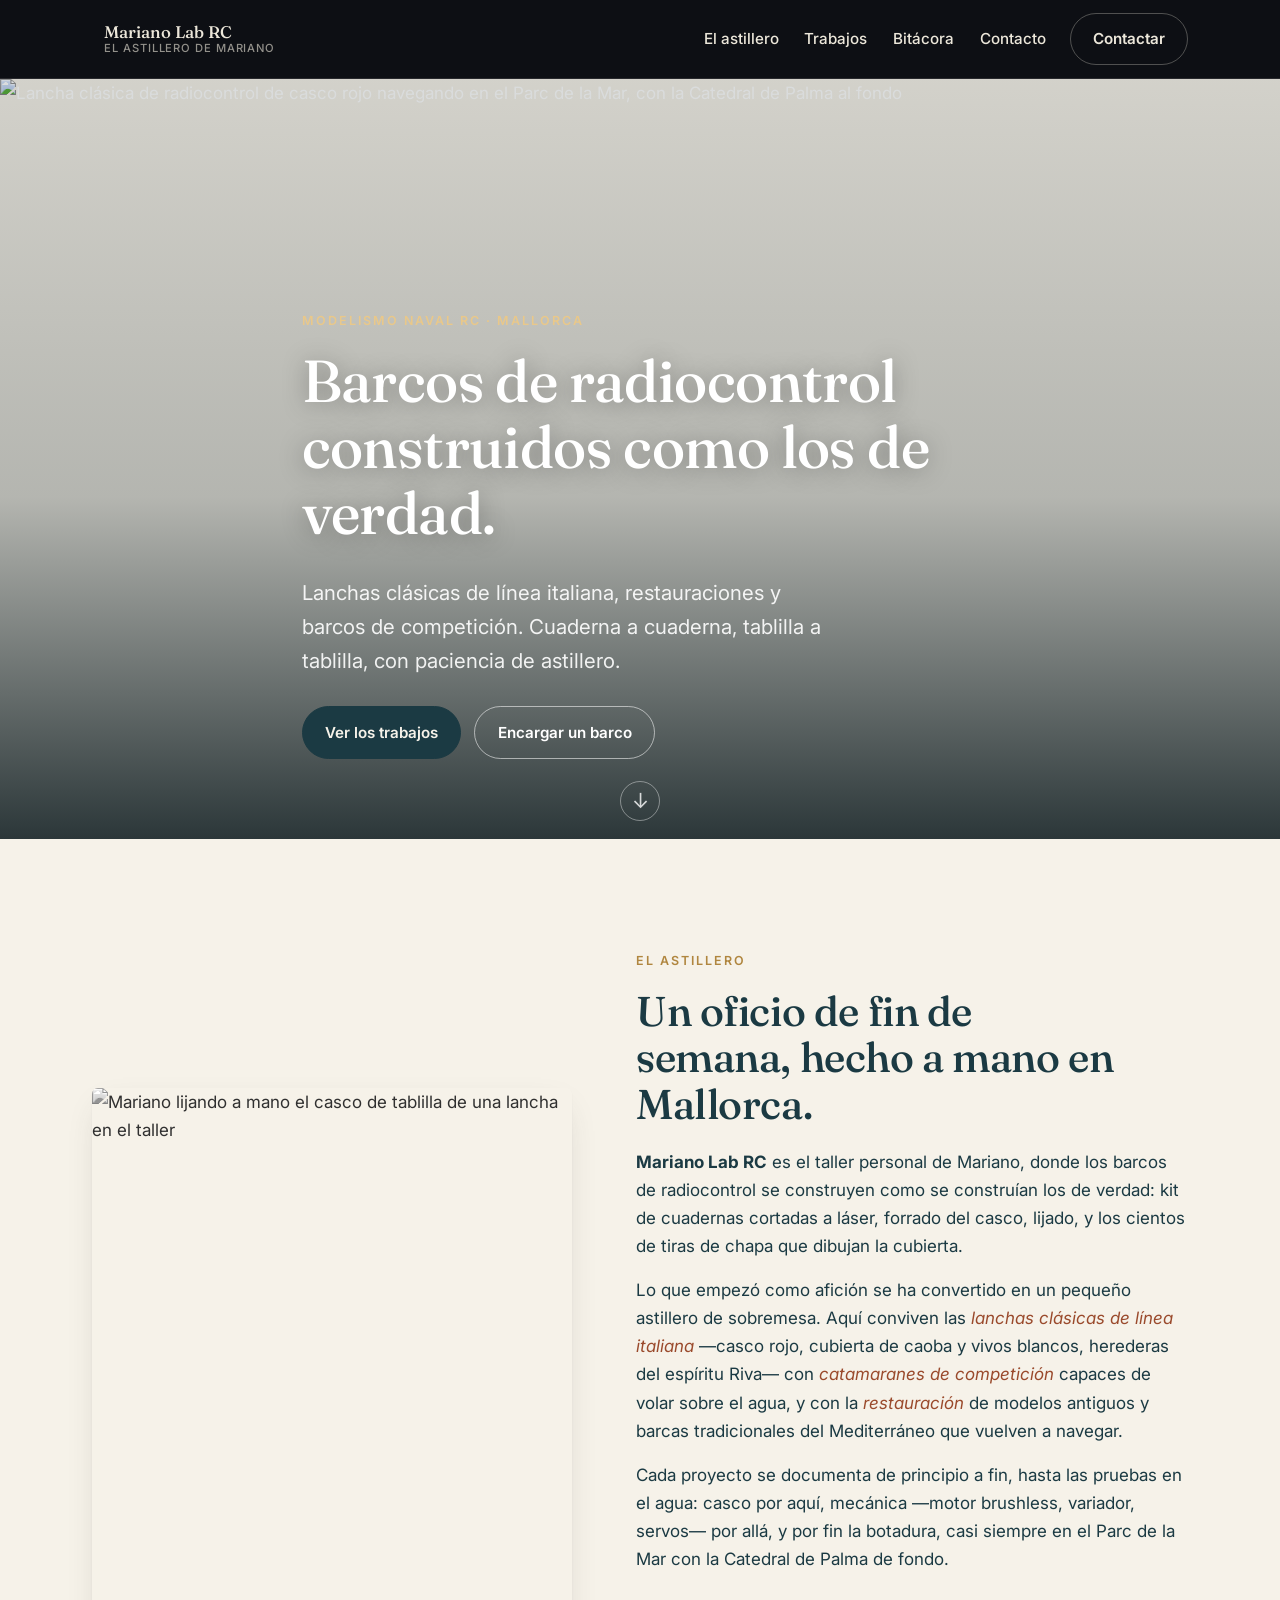
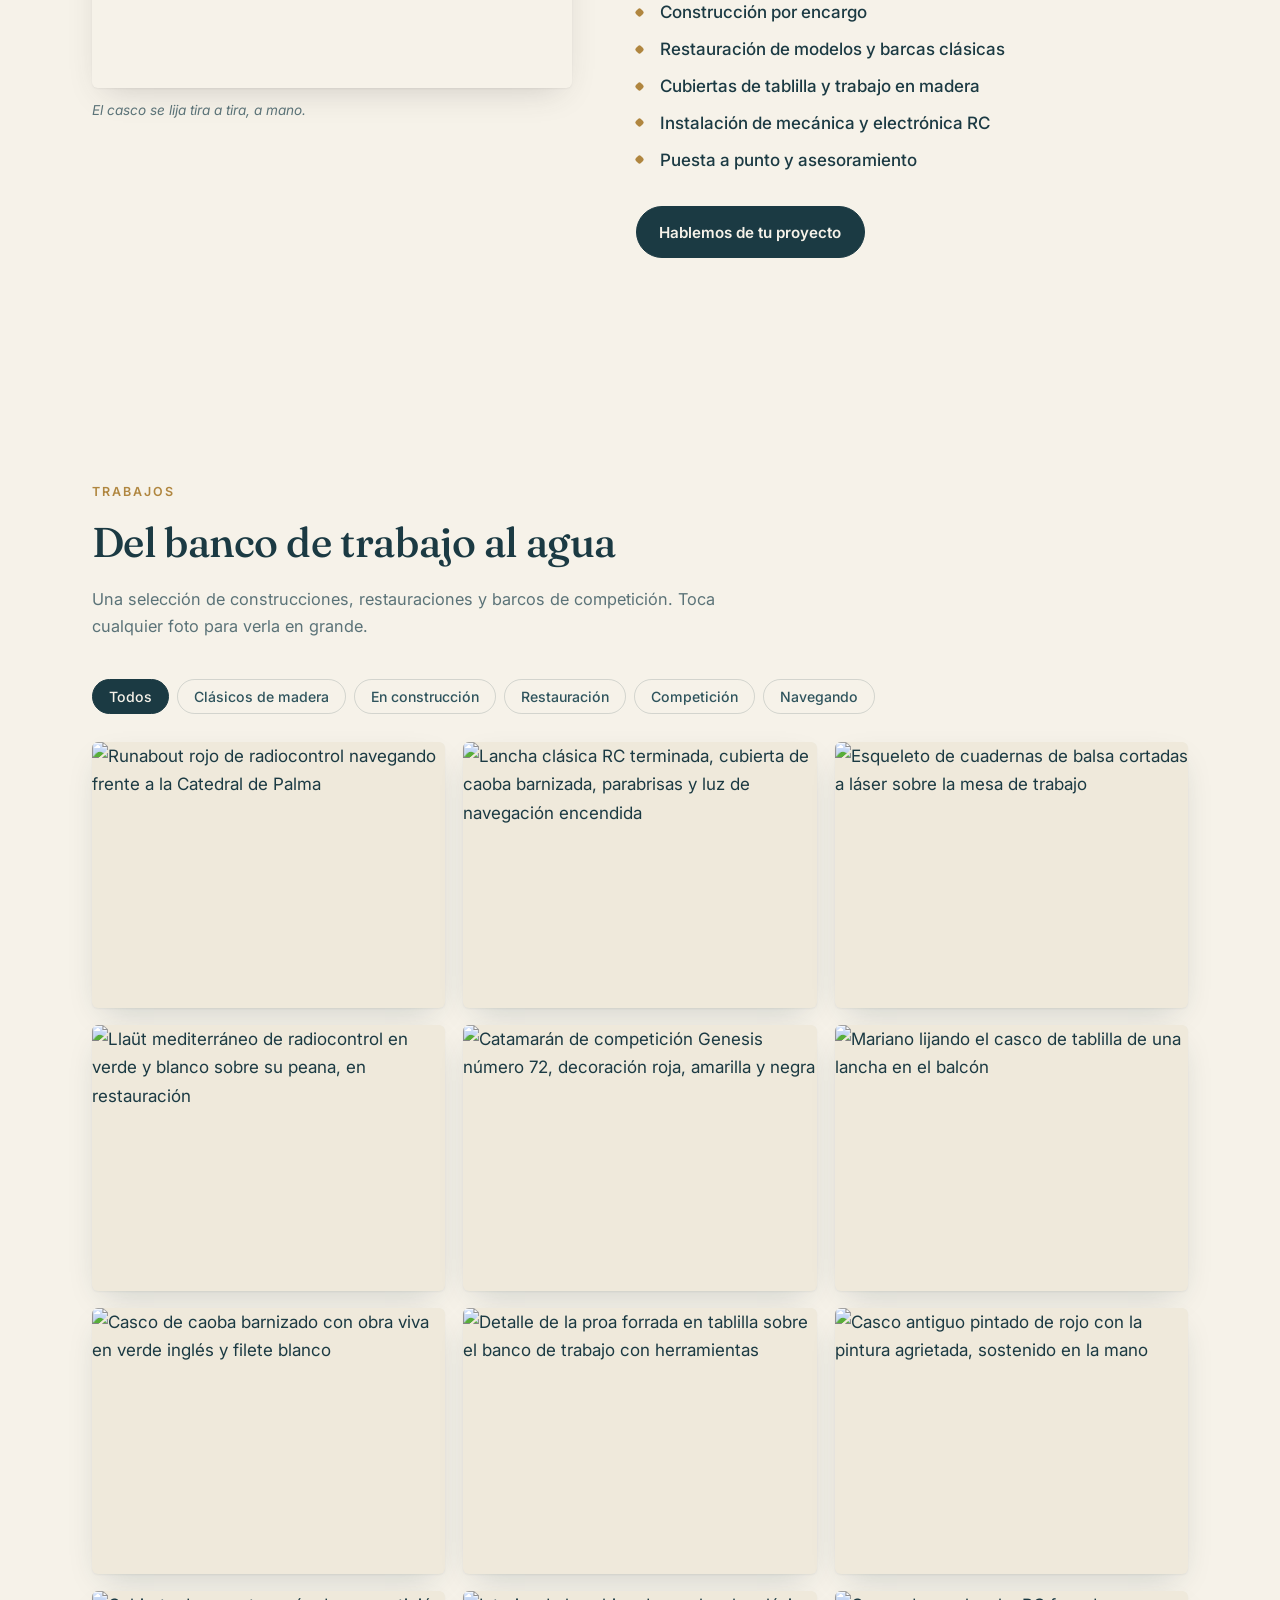
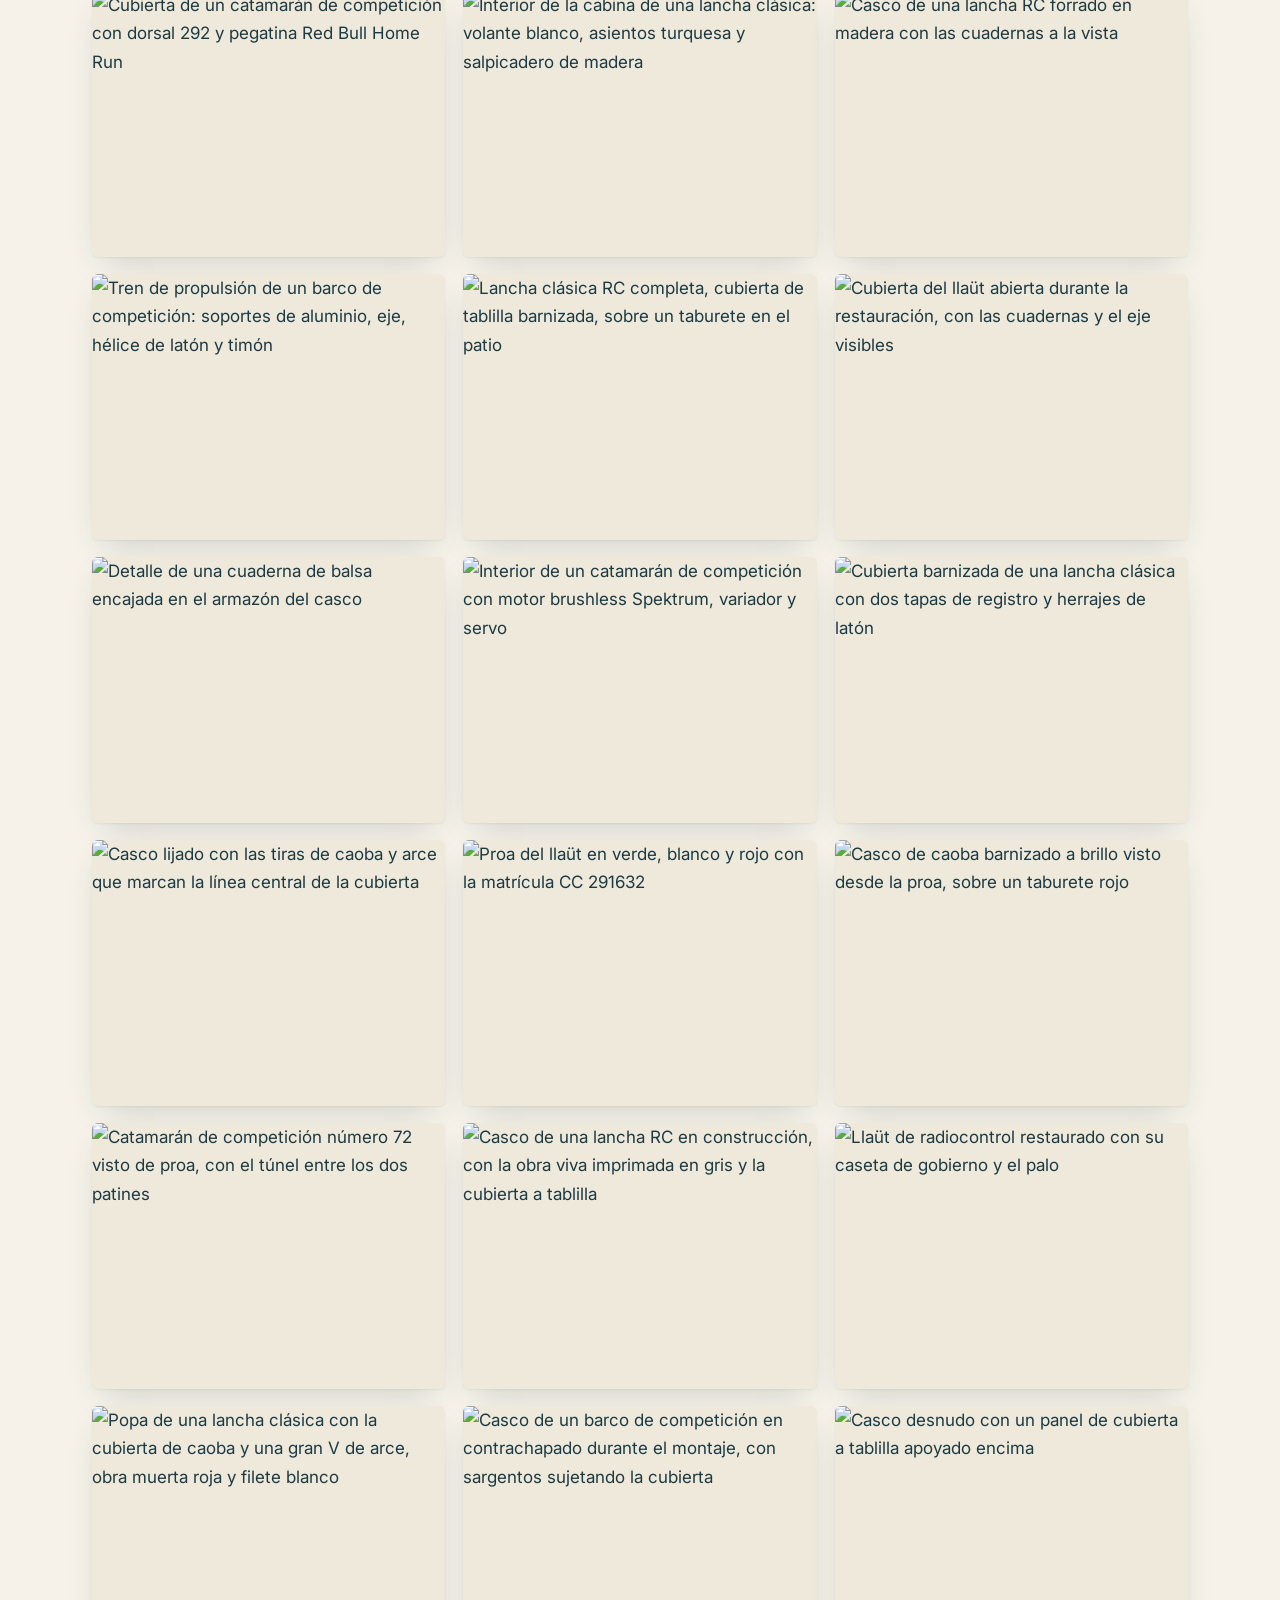
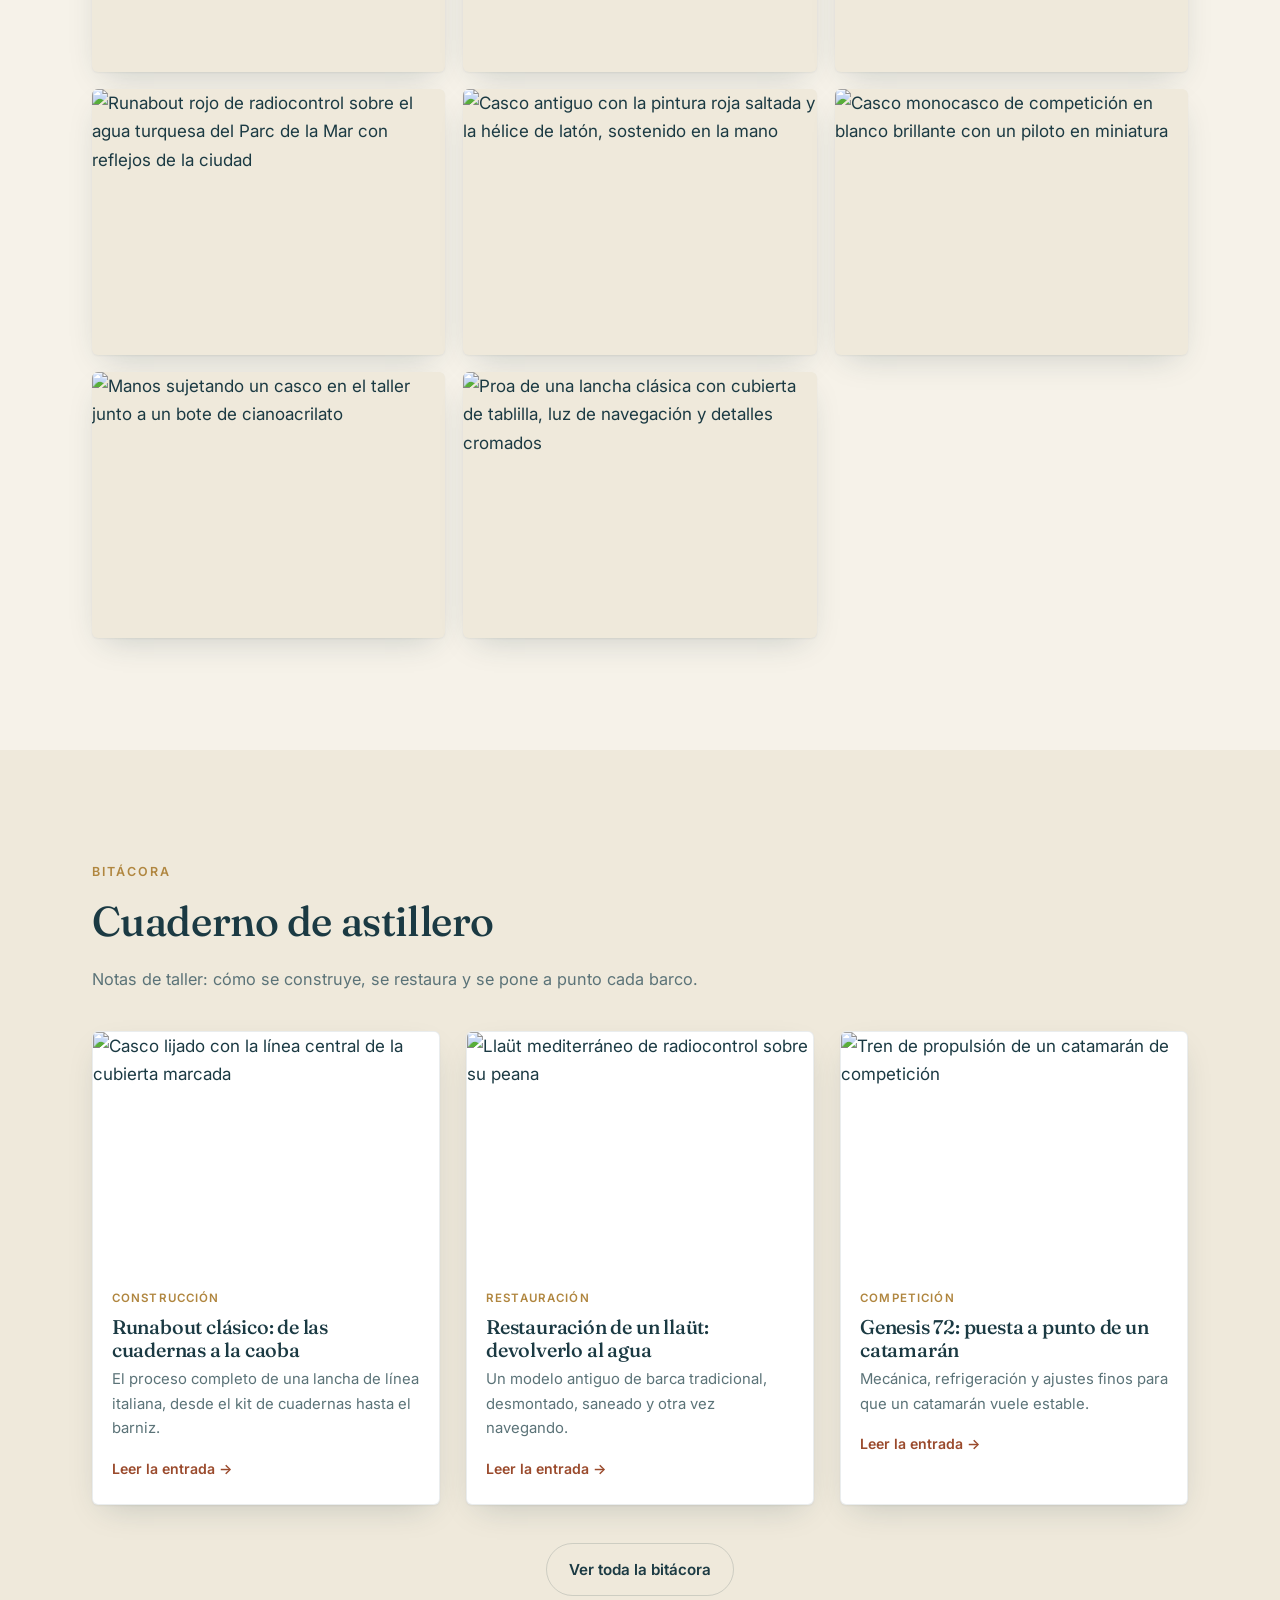
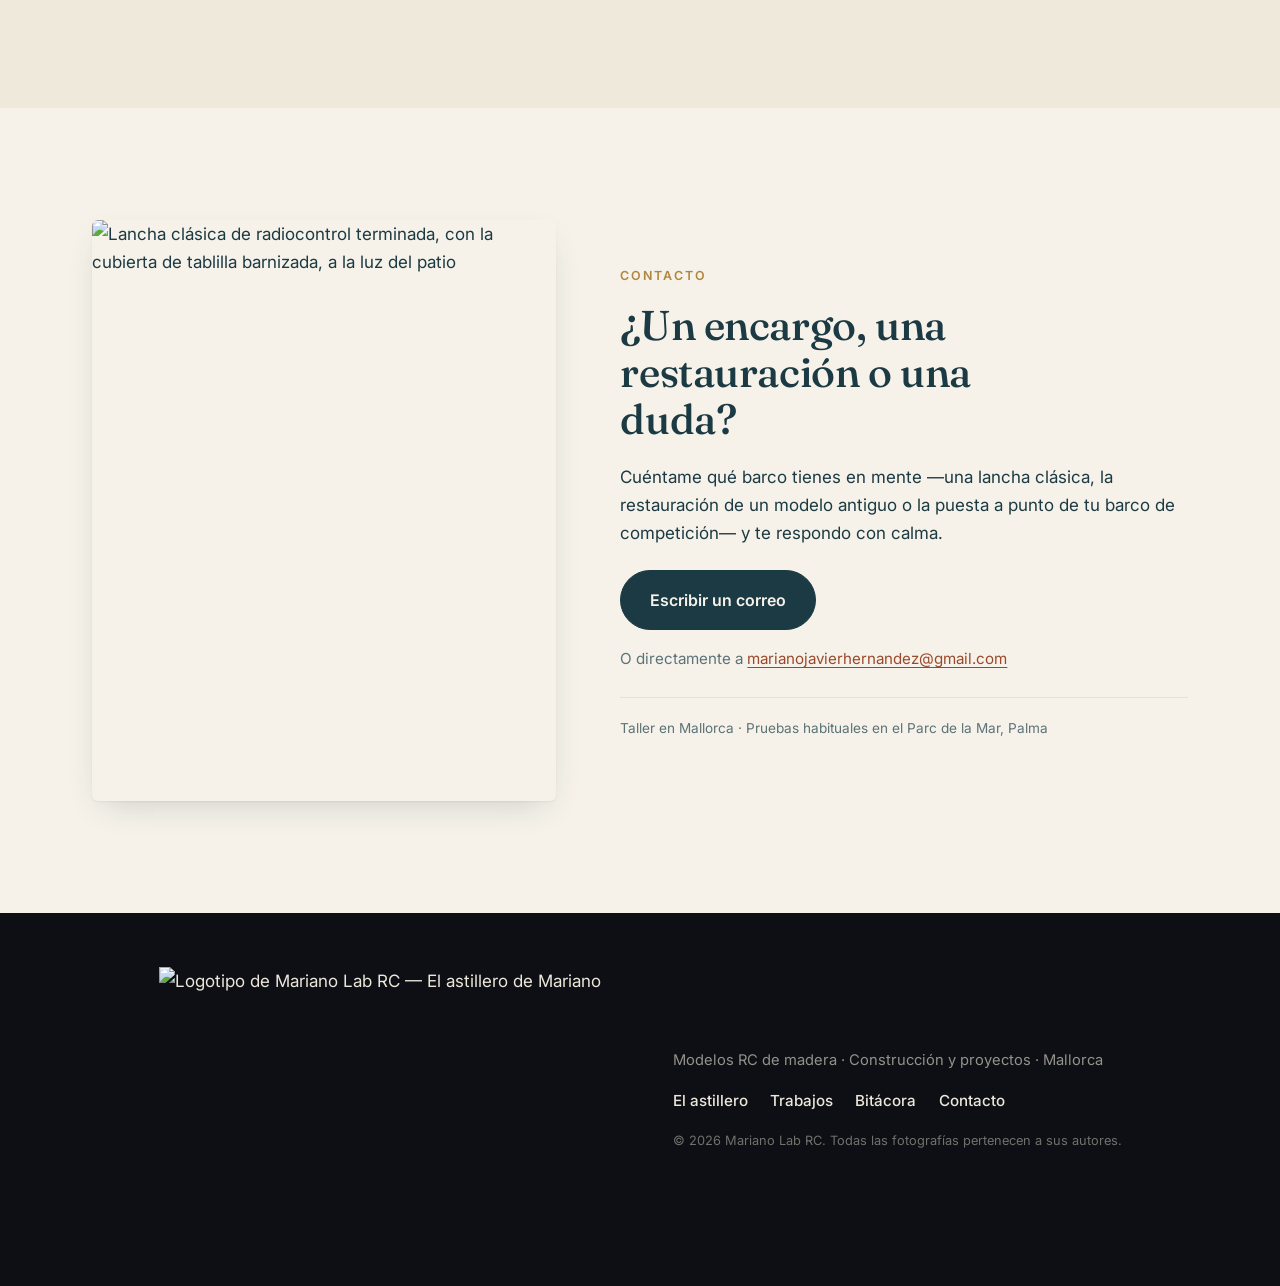
==== index.html @ cb9ba3da "Add files via upload" ====
<!DOCTYPE html>
<html lang="es">
<head>
<meta charset="UTF-8">
<meta name="viewport" content="width=device-width, initial-scale=1">
<title>Mariano Lab RC · El astillero de Mariano</title>
<meta name="description" content="Modelismo naval de radiocontrol en madera: lanchas clásicas de línea italiana, restauraciones y barcos de competición, construidos a mano en Mallorca.">

<meta property="og:title" content="Mariano Lab RC · El astillero de Mariano">
<meta property="og:description" content="Lanchas clásicas RC en madera, restauraciones y barcos de competición. Hecho a mano en Mallorca.">
<meta property="og:type" content="website">
<meta property="og:image" content="img/nav-palma-catedral.jpg">

<link rel="icon" href="data:image/svg+xml,%3Csvg xmlns='http://www.w3.org/2000/svg' viewBox='0 0 32 32'%3E%3Ctext y='26' font-size='26'%3E%E2%9B%B5%3C/text%3E%3C/svg%3E">

<link rel="preconnect" href="https://fonts.googleapis.com">
<link rel="preconnect" href="https://fonts.gstatic.com" crossorigin>
<link href="https://fonts.googleapis.com/css2?family=Fraunces:ital,opsz,wght@0,9..144,400;0,9..144,500;0,9..144,600;1,9..144,400&family=Inter:wght@400;500;600&display=swap" rel="stylesheet">

<link rel="stylesheet" href="styles.css">
</head>
<body>

<a class="skip-link" href="#trabajos">Saltar al contenido</a>

<header class="site-header" id="top">
  <div class="wrap header-inner">
    <a class="brand" href="#inicio" aria-label="Mariano Lab RC — inicio">
      <img class="brand-logo" src="img/logo-negro.png" alt="" aria-hidden="true">
      <span class="brand-text">Mariano Lab RC<small>El astillero de Mariano</small></span>
    </a>

    <nav class="site-nav" aria-label="Principal">
      <a href="#astillero">El astillero</a>
      <a href="#trabajos">Trabajos</a>
      <a href="#bitacora">Bitácora</a>
      <a href="#contacto">Contacto</a>
    </nav>

    <a class="btn btn-ghost header-cta" href="#contacto">Contactar</a>

    <button class="nav-toggle" aria-expanded="false" aria-controls="mobile-nav" aria-label="Abrir menú">
      <span></span><span></span><span></span>
    </button>
  </div>

  <nav class="mobile-nav" id="mobile-nav" aria-label="Menú">
    <a href="#astillero">El astillero</a>
    <a href="#trabajos">Trabajos</a>
    <a href="#bitacora">Bitácora</a>
    <a href="#contacto">Contacto</a>
  </nav>
</header>

<main>

  <!-- ============ HERO ============ -->
  <section class="hero" id="inicio">
    <img class="hero-img" src="img/nav-palma-catedral.jpg"
         alt="Lancha clásica de radiocontrol de casco rojo navegando en el Parc de la Mar, con la Catedral de Palma al fondo">
    <div class="hero-scrim"></div>
    <div class="wrap hero-content">
      <p class="eyebrow">Modelismo naval RC · Mallorca</p>
      <h1>Barcos de radiocontrol<br>construidos como los de verdad.</h1>
      <p class="hero-lede">
        Lanchas clásicas de línea italiana, restauraciones y barcos de competición.
        Cuaderna a cuaderna, tablilla a tablilla, con paciencia de astillero.
      </p>
      <div class="hero-actions">
        <a class="btn btn-solid" href="#trabajos">Ver los trabajos</a>
        <a class="btn btn-ghost light" href="#contacto">Encargar un barco</a>
      </div>
    </div>
    <a class="hero-scroll" href="#astillero" aria-label="Bajar">↓</a>
  </section>

  <!-- ============ EL ASTILLERO / INTRODUCCIÓN ============ -->
  <section class="intro section" id="astillero">
    <div class="wrap intro-grid">
      <div class="intro-media">
        <img src="img/construccion-lijando-balcon.jpg"
             alt="Mariano lijando a mano el casco de tablilla de una lancha en el taller">
        <figcaption>El casco se lija tira a tira, a mano.</figcaption>
      </div>

      <div class="intro-text">
        <p class="eyebrow">El astillero</p>
        <h2>Un oficio de fin de semana, hecho a mano en Mallorca.</h2>

        <p>
          <strong>Mariano Lab RC</strong> es el taller personal de Mariano, donde los barcos de
          radiocontrol se construyen como se construían los de verdad: kit de cuadernas cortadas
          a láser, forrado del casco, lijado, y los cientos de tiras de chapa que dibujan la cubierta.
        </p>
        <p>
          Lo que empezó como afición se ha convertido en un pequeño astillero de sobremesa. Aquí
          conviven las <em>lanchas clásicas de línea italiana</em> —casco rojo, cubierta de caoba y
          vivos blancos, herederas del espíritu Riva— con <em>catamaranes de competición</em> capaces
          de volar sobre el agua, y con la <em>restauración</em> de modelos antiguos y barcas
          tradicionales del Mediterráneo que vuelven a navegar.
        </p>
        <p>
          Cada proyecto se documenta de principio a fin, hasta las pruebas en el agua: casco por aquí,
          mecánica —motor brushless, variador, servos— por allá, y por fin la botadura, casi siempre
          en el Parc de la Mar con la Catedral de Palma de fondo.
        </p>

        <ul class="services">
          <li>Construcción por encargo</li>
          <li>Restauración de modelos y barcas clásicas</li>
          <li>Cubiertas de tablilla y trabajo en madera</li>
          <li>Instalación de mecánica y electrónica RC</li>
          <li>Puesta a punto y asesoramiento</li>
        </ul>

        <a class="btn btn-solid" href="#contacto">Hablemos de tu proyecto</a>
      </div>
    </div>
  </section>

  <!-- ============ TRABAJOS / GALERÍA ============ -->
  <section class="gallery section" id="trabajos">
    <div class="wrap">
      <header class="section-head">
        <p class="eyebrow">Trabajos</p>
        <h2>Del banco de trabajo al agua</h2>
        <p class="section-sub">
          Una selección de construcciones, restauraciones y barcos de competición.
          Toca cualquier foto para verla en grande.
        </p>
      </header>

      <div class="filters" role="tablist" aria-label="Filtrar trabajos">
        <button class="filter is-active" data-filter="all" role="tab" aria-selected="true">Todos</button>
        <button class="filter" data-filter="clasicos" role="tab" aria-selected="false">Clásicos de madera</button>
        <button class="filter" data-filter="construccion" role="tab" aria-selected="false">En construcción</button>
        <button class="filter" data-filter="restauracion" role="tab" aria-selected="false">Restauración</button>
        <button class="filter" data-filter="competicion" role="tab" aria-selected="false">Competición</button>
        <button class="filter" data-filter="navegando" role="tab" aria-selected="false">Navegando</button>
      </div>

      <div class="grid" id="grid">

        <figure class="shot" data-cat="navegando">
          <img src="img/nav-palma-catedral.jpg" loading="lazy" alt="Runabout rojo de radiocontrol navegando frente a la Catedral de Palma">
          <figcaption>Runabout clásico en pruebas — Parc de la Mar, Palma</figcaption>
        </figure>

        <figure class="shot" data-cat="clasicos">
          <img src="img/clasico-runabout-terminado.jpg" loading="lazy" alt="Lancha clásica RC terminada, cubierta de caoba barnizada, parabrisas y luz de navegación encendida">
          <figcaption>Lancha clásica terminada, con parabrisas y luces</figcaption>
        </figure>

        <figure class="shot" data-cat="construccion">
          <img src="img/construccion-cuadernas-laser.jpg" loading="lazy" alt="Esqueleto de cuadernas de balsa cortadas a láser sobre la mesa de trabajo">
          <figcaption>El esqueleto: cuadernas cortadas a láser</figcaption>
        </figure>

        <figure class="shot" data-cat="restauracion">
          <img src="img/restauracion-llaut-lateral.jpg" loading="lazy" alt="Llaüt mediterráneo de radiocontrol en verde y blanco sobre su peana, en restauración">
          <figcaption>Restauración de un llaüt mediterráneo</figcaption>
        </figure>

        <figure class="shot" data-cat="competicion">
          <img src="img/competicion-genesis-72.jpg" loading="lazy" alt="Catamarán de competición Genesis número 72, decoración roja, amarilla y negra">
          <figcaption>«Genesis 72» — catamarán de competición</figcaption>
        </figure>

        <figure class="shot" data-cat="construccion">
          <img src="img/construccion-lijando-balcon.jpg" loading="lazy" alt="Mariano lijando el casco de tablilla de una lancha en el balcón">
          <figcaption>Lijado del casco, tira a tira</figcaption>
        </figure>

        <figure class="shot" data-cat="clasicos">
          <img src="img/clasico-casco-verde-ingles.jpg" loading="lazy" alt="Casco de caoba barnizado con obra viva en verde inglés y filete blanco">
          <figcaption>Caoba y verde inglés, a brillo</figcaption>
        </figure>

        <figure class="shot" data-cat="construccion">
          <img src="img/construccion-proa-taller.jpg" loading="lazy" alt="Detalle de la proa forrada en tablilla sobre el banco de trabajo con herramientas">
          <figcaption>Proa forrada, lista para lijar</figcaption>
        </figure>

        <figure class="shot" data-cat="restauracion">
          <img src="img/restauracion-casco-rojo-grietas.jpg" loading="lazy" alt="Casco antiguo pintado de rojo con la pintura agrietada, sostenido en la mano">
          <figcaption>Punto de partida: un casco muy castigado</figcaption>
        </figure>

        <figure class="shot" data-cat="competicion">
          <img src="img/competicion-292-redbull.jpg" loading="lazy" alt="Cubierta de un catamarán de competición con dorsal 292 y pegatina Red Bull Home Run">
          <figcaption>Dorsal de carrera</figcaption>
        </figure>

        <figure class="shot" data-cat="clasicos">
          <img src="img/clasico-cabina-volante.jpg" loading="lazy" alt="Interior de la cabina de una lancha clásica: volante blanco, asientos turquesa y salpicadero de madera">
          <figcaption>Cabina: volante, asientos y salpicadero</figcaption>
        </figure>

        <figure class="shot" data-cat="construccion">
          <img src="img/construccion-casco-forrado.jpg" loading="lazy" alt="Casco de una lancha RC forrado en madera con las cuadernas a la vista">
          <figcaption>Casco forrado, cuadernas a la vista</figcaption>
        </figure>

        <figure class="shot" data-cat="competicion">
          <img src="img/competicion-tren-propulsion.jpg" loading="lazy" alt="Tren de propulsión de un barco de competición: soportes de aluminio, eje, hélice de latón y timón">
          <figcaption>Tren de propulsión y timón</figcaption>
        </figure>

        <figure class="shot" data-cat="clasicos">
          <img src="img/clasico-runabout-patio.jpg" loading="lazy" alt="Lancha clásica RC completa, cubierta de tablilla barnizada, sobre un taburete en el patio">
          <figcaption>Cubierta de tablilla, a la luz del patio</figcaption>
        </figure>

        <figure class="shot" data-cat="restauracion">
          <img src="img/restauracion-llaut-cubierta.jpg" loading="lazy" alt="Cubierta del llaüt abierta durante la restauración, con las cuadernas y el eje visibles">
          <figcaption>Llaüt: cubierta abierta para la mecánica</figcaption>
        </figure>

        <figure class="shot" data-cat="construccion">
          <img src="img/construccion-cuaderna-detalle.jpg" loading="lazy" alt="Detalle de una cuaderna de balsa encajada en el armazón del casco">
          <figcaption>Cada cuaderna, encajada a mano</figcaption>
        </figure>

        <figure class="shot" data-cat="competicion">
          <img src="img/competicion-electronica-cat.jpg" loading="lazy" alt="Interior de un catamarán de competición con motor brushless Spektrum, variador y servo">
          <figcaption>Motor brushless, variador y servo</figcaption>
        </figure>

        <figure class="shot" data-cat="clasicos">
          <img src="img/clasico-cubierta-tapas.jpg" loading="lazy" alt="Cubierta barnizada de una lancha clásica con dos tapas de registro y herrajes de latón">
          <figcaption>Tapas de registro y herrajes de latón</figcaption>
        </figure>

        <figure class="shot" data-cat="construccion">
          <img src="img/construccion-vetas-central.jpg" loading="lazy" alt="Casco lijado con las tiras de caoba y arce que marcan la línea central de la cubierta">
          <figcaption>La línea central de la cubierta</figcaption>
        </figure>

        <figure class="shot" data-cat="restauracion">
          <img src="img/restauracion-llaut-proa.jpg" loading="lazy" alt="Proa del llaüt en verde, blanco y rojo con la matrícula CC 291632">
          <figcaption>Matrícula y línea de flotación recuperadas</figcaption>
        </figure>

        <figure class="shot" data-cat="clasicos">
          <img src="img/clasico-casco-barnizado.jpg" loading="lazy" alt="Casco de caoba barnizado a brillo visto desde la proa, sobre un taburete rojo">
          <figcaption>Barniz a brillo, listo para herrajes</figcaption>
        </figure>

        <figure class="shot" data-cat="competicion">
          <img src="img/competicion-catamaran-proa.jpg" loading="lazy" alt="Catamarán de competición número 72 visto de proa, con el túnel entre los dos patines">
          <figcaption>Catamarán 72, de proa</figcaption>
        </figure>

        <figure class="shot" data-cat="construccion">
          <img src="img/construccion-casco-imprimacion.jpg" loading="lazy" alt="Casco de una lancha RC en construcción, con la obra viva imprimada en gris y la cubierta a tablilla">
          <figcaption>Obra viva imprimada, cubierta en marcha</figcaption>
        </figure>

        <figure class="shot" data-cat="restauracion">
          <img src="img/restauracion-llaut-caseta.jpg" loading="lazy" alt="Llaüt de radiocontrol restaurado con su caseta de gobierno y el palo">
          <figcaption>Caseta de gobierno del llaüt</figcaption>
        </figure>

        <figure class="shot" data-cat="clasicos">
          <img src="img/clasico-popa-inlay-v.jpg" loading="lazy" alt="Popa de una lancha clásica con la cubierta de caoba y una gran V de arce, obra muerta roja y filete blanco">
          <figcaption>La «V» de arce en la popa</figcaption>
        </figure>

        <figure class="shot" data-cat="competicion">
          <img src="img/competicion-casco-contrachapado.jpg" loading="lazy" alt="Casco de un barco de competición en contrachapado durante el montaje, con sargentos sujetando la cubierta">
          <figcaption>Casco de competición en montaje</figcaption>
        </figure>

        <figure class="shot" data-cat="construccion">
          <img src="img/construccion-cubierta-tablilla.jpg" loading="lazy" alt="Casco desnudo con un panel de cubierta a tablilla apoyado encima">
          <figcaption>Probando el encaje de la cubierta</figcaption>
        </figure>

        <figure class="shot" data-cat="navegando">
          <img src="img/nav-parc-de-la-mar.jpg" loading="lazy" alt="Runabout rojo de radiocontrol sobre el agua turquesa del Parc de la Mar con reflejos de la ciudad">
          <figcaption>Aguas quietas del Parc de la Mar</figcaption>
        </figure>

        <figure class="shot" data-cat="restauracion">
          <img src="img/restauracion-casco-rojo-helice.jpg" loading="lazy" alt="Casco antiguo con la pintura roja saltada y la hélice de latón, sostenido en la mano">
          <figcaption>Hélice de latón original recuperada</figcaption>
        </figure>

        <figure class="shot" data-cat="competicion">
          <img src="img/competicion-mono-blanco.jpg" loading="lazy" alt="Casco monocasco de competición en blanco brillante con un piloto en miniatura">
          <figcaption>Monocasco rápido, acabado en blanco</figcaption>
        </figure>

        <figure class="shot" data-cat="construccion">
          <img src="img/construccion-taller-cola.jpg" loading="lazy" alt="Manos sujetando un casco en el taller junto a un bote de cianoacrilato">
          <figcaption>El taller: casco, cola y paciencia</figcaption>
        </figure>

        <figure class="shot" data-cat="clasicos">
          <img src="img/clasico-proa-inlay-v.jpg" loading="lazy" alt="Proa de una lancha clásica con cubierta de tablilla, luz de navegación y detalles cromados">
          <figcaption>Proa: tablilla, cromados y luz de tope</figcaption>
        </figure>

      </div>
    </div>
  </section>

  <!-- ============ BITÁCORA ============ -->
  <section class="bitacora section alt" id="bitacora">
    <div class="wrap">
      <header class="section-head">
        <p class="eyebrow">Bitácora</p>
        <h2>Cuaderno de astillero</h2>
        <p class="section-sub">Notas de taller: cómo se construye, se restaura y se pone a punto cada barco.</p>
      </header>

      <div class="posts">
        <article class="post-card">
          <a href="bitacora.html#runabout-clasico">
            <img src="img/construccion-vetas-central.jpg" loading="lazy" alt="Casco lijado con la línea central de la cubierta marcada">
            <div class="post-body">
              <span class="tag">Construcción</span>
              <h3>Runabout clásico: de las cuadernas a la caoba</h3>
              <p>El proceso completo de una lancha de línea italiana, desde el kit de cuadernas hasta el barniz.</p>
              <span class="post-more">Leer la entrada →</span>
            </div>
          </a>
        </article>

        <article class="post-card">
          <a href="bitacora.html#restauracion-llaut">
            <img src="img/restauracion-llaut-lateral.jpg" loading="lazy" alt="Llaüt mediterráneo de radiocontrol sobre su peana">
            <div class="post-body">
              <span class="tag">Restauración</span>
              <h3>Restauración de un llaüt: devolverlo al agua</h3>
              <p>Un modelo antiguo de barca tradicional, desmontado, saneado y otra vez navegando.</p>
              <span class="post-more">Leer la entrada →</span>
            </div>
          </a>
        </article>

        <article class="post-card">
          <a href="bitacora.html#genesis-72">
            <img src="img/competicion-tren-propulsion.jpg" loading="lazy" alt="Tren de propulsión de un catamarán de competición">
            <div class="post-body">
              <span class="tag">Competición</span>
              <h3>Genesis 72: puesta a punto de un catamarán</h3>
              <p>Mecánica, refrigeración y ajustes finos para que un catamarán vuele estable.</p>
              <span class="post-more">Leer la entrada →</span>
            </div>
          </a>
        </article>
      </div>

      <div class="center">
        <a class="btn btn-ghost" href="bitacora.html">Ver toda la bitácora</a>
      </div>
    </div>
  </section>

  <!-- ============ CONTACTO ============ -->
  <section class="contact section" id="contacto">
    <div class="wrap contact-grid">
      <div class="contact-media">
        <img src="img/clasico-runabout-patio.jpg" alt="Lancha clásica de radiocontrol terminada, con la cubierta de tablilla barnizada, a la luz del patio">
      </div>
      <div class="contact-text">
        <p class="eyebrow">Contacto</p>
        <h2>¿Un encargo, una restauración o una duda?</h2>
        <p>
          Cuéntame qué barco tienes en mente —una lancha clásica, la restauración de un modelo antiguo
          o la puesta a punto de tu barco de competición— y te respondo con calma.
        </p>

        <!--
          ✏️  IMPORTANTE: sustituye la dirección de correo de abajo por la de Mariano.
          Aparece en DOS sitios: en el atributo href y en el texto del enlace.
          También está en el pie de página (footer) y en bitacora.html.
        -->
        <a class="btn btn-solid btn-lg"
           href="mailto:marianojavierhernandez@gmail.com?subject=Consulta%20desde%20marianolabrc.com&body=Hola%20Mariano%2C%0D%0A%0D%0AMe%20gustar%C3%ADa%20consultarte%20sobre%3A%0D%0A%0D%0A">
          Escribir un correo
        </a>

        <p class="contact-alt">
          O directamente a
          <a href="mailto:marianojavierhernandez@gmail.com">marianojavierhernandez@gmail.com</a>
        </p>

        <p class="contact-note">Taller en Mallorca · Pruebas habituales en el Parc de la Mar, Palma</p>
      </div>
    </div>
  </section>

</main>

<footer class="site-footer">
  <div class="wrap footer-inner">
    <img class="footer-logo" src="img/logo-negro.png" alt="Logotipo de Mariano Lab RC — El astillero de Mariano">
    <div class="footer-side">
      <p class="footer-tagline">Modelos RC de madera · Construcción y proyectos · Mallorca</p>
      <nav class="footer-nav" aria-label="Pie">
        <a href="#astillero">El astillero</a>
        <a href="#trabajos">Trabajos</a>
        <a href="#bitacora">Bitácora</a>
        <!-- ✏️ Cambia también este correo por el de Mariano -->
        <a href="mailto:marianojavierhernandez@gmail.com">Contacto</a>
      </nav>
      <p class="footer-legal">© <span id="year">2026</span> Mariano Lab RC. Todas las fotografías pertenecen a sus autores.</p>
    </div>
  </div>
</footer>

<!-- ============ LIGHTBOX ============ -->
<div class="lightbox" id="lightbox" aria-hidden="true" role="dialog" aria-label="Imagen ampliada">
  <button class="lb-close" aria-label="Cerrar">✕</button>
  <button class="lb-nav lb-prev" aria-label="Anterior">‹</button>
  <button class="lb-nav lb-next" aria-label="Siguiente">›</button>
  <figure class="lb-stage">
    <img class="lb-img" src="" alt="">
    <figcaption class="lb-caption"></figcaption>
  </figure>
</div>

<script src="script.js"></script>
</body>
</html>
---- styles.css ----
/* =========================================================
   Mariano Lab RC — hoja de estilos
   Paleta y tipografía inspiradas en el logotipo:
   papel crema, tinta azul petróleo, caoba y latón.
   ========================================================= */

:root {
  --paper:       #f6f2e9;
  --paper-2:     #efe9db;
  --card:        #ffffff;
  --ink:         #1b3a43;
  --ink-2:       #2f545d;
  --ink-soft:    #5b7378;
  --mahogany:    #9a4a2c;
  --brass:       #b0863f;
  --line:        rgba(27, 58, 67, .16);
  --line-soft:   rgba(27, 58, 67, .09);
  --shadow:      0 1px 2px rgba(27,58,67,.06), 0 12px 32px -12px rgba(27,58,67,.22);

  --serif: "Fraunces", "Iowan Old Style", Georgia, "Times New Roman", serif;
  --sans:  "Inter", system-ui, -apple-system, "Segoe UI", Roboto, Helvetica, Arial, sans-serif;

  --wrap: 1180px;
  --radius: 6px;

  /* Barra oscura fija (cabecera y pie): combina con el logo de fondo negro.
     No cambia con el tema claro/oscuro a propósito. */
  --bar:        #0d0f14;
  --bar-text:   #ece7da;
  --bar-muted:  rgba(236, 231, 218, .60);
  --bar-line:   rgba(236, 231, 218, .12);
}

@media (prefers-color-scheme: dark) {
  :root:not([data-theme="light"]) {
    --paper:     #121e22;
    --paper-2:   #16252a;
    --card:      #1a2c31;
    --ink:       #eef1ec;
    --ink-2:     #d3ddda;
    --ink-soft:  #9db0b2;
    --mahogany:  #d98b63;
    --brass:     #d2a765;
    --line:      rgba(238,241,236,.16);
    --line-soft: rgba(238,241,236,.09);
    --shadow:    0 1px 2px rgba(0,0,0,.3), 0 16px 40px -16px rgba(0,0,0,.6);
  }
}
:root[data-theme="dark"] {
  --paper:     #121e22;
  --paper-2:   #16252a;
  --card:      #1a2c31;
  --ink:       #eef1ec;
  --ink-2:     #d3ddda;
  --ink-soft:  #9db0b2;
  --mahogany:  #d98b63;
  --brass:     #d2a765;
  --line:      rgba(238,241,236,.16);
  --line-soft: rgba(238,241,236,.09);
  --shadow:    0 1px 2px rgba(0,0,0,.3), 0 16px 40px -16px rgba(0,0,0,.6);
}

* { box-sizing: border-box; }

html { scroll-behavior: smooth; }
@media (prefers-reduced-motion: reduce) {
  html { scroll-behavior: auto; }
  *, *::before, *::after { animation-duration: .001ms !important; transition-duration: .001ms !important; }
}

body {
  margin: 0;
  background: var(--paper);
  color: var(--ink);
  font-family: var(--sans);
  font-size: 17px;
  line-height: 1.65;
  -webkit-font-smoothing: antialiased;
  text-rendering: optimizeLegibility;
}

img { max-width: 100%; display: block; }

h1, h2, h3 {
  font-family: var(--serif);
  font-weight: 500;
  line-height: 1.12;
  letter-spacing: -.01em;
  color: var(--ink);
  margin: 0 0 .5em;
}
h1 { font-size: clamp(2.1rem, 5.2vw, 3.7rem); }
h2 { font-size: clamp(1.7rem, 3.6vw, 2.6rem); }
h3 { font-size: 1.24rem; }

p { margin: 0 0 1rem; }
a { color: var(--mahogany); text-decoration-thickness: 1px; text-underline-offset: 3px; }

.wrap { width: 100%; max-width: var(--wrap); margin-inline: auto; padding-inline: clamp(1.1rem, 4vw, 2.6rem); }

.section { padding-block: clamp(3.5rem, 9vw, 7rem); }
.section.alt { background: var(--paper-2); }

.eyebrow {
  font-family: var(--sans);
  font-weight: 600;
  font-size: .78rem;
  letter-spacing: .16em;
  text-transform: uppercase;
  color: var(--brass);
  margin: 0 0 1rem;
}

.center { text-align: center; }

.skip-link {
  position: absolute; left: -999px; top: 0; z-index: 200;
  background: var(--ink); color: var(--paper); padding: .7rem 1.1rem; border-radius: 0 0 var(--radius) 0;
}
.skip-link:focus { left: 0; }

/* -------------------- Botones -------------------- */
.btn {
  --btn-bg: var(--ink);
  display: inline-flex; align-items: center; justify-content: center;
  gap: .5rem;
  font-family: var(--sans); font-weight: 600; font-size: .95rem;
  padding: .8rem 1.4rem;
  border-radius: 999px;
  border: 1px solid transparent;
  text-decoration: none;
  cursor: pointer;
  transition: transform .15s ease, background-color .15s ease, color .15s ease, border-color .15s ease;
}
.btn:hover { transform: translateY(-1px); }
.btn-solid { background: var(--ink); color: var(--paper); border-color: var(--ink); }
.btn-solid:hover { background: var(--ink-2); border-color: var(--ink-2); }
.btn-ghost { background: transparent; color: var(--ink); border-color: var(--line); }
.btn-ghost:hover { border-color: var(--ink); }
.btn-ghost.light { color: #fff; border-color: rgba(255,255,255,.55); }
.btn-ghost.light:hover { border-color: #fff; background: rgba(255,255,255,.1); }
.btn-lg { padding: 1rem 1.8rem; font-size: 1rem; }

:where(a, button, .filter, input):focus-visible {
  outline: 2px solid var(--brass);
  outline-offset: 3px;
  border-radius: 4px;
}

/* -------------------- Cabecera -------------------- */
.site-header {
  position: sticky; top: 0; z-index: 100;
  background: var(--bar);
  border-bottom: 1px solid var(--bar-line);
}
.header-inner { display: flex; align-items: center; gap: 1.5rem; min-height: 78px; }

.brand { display: flex; align-items: center; gap: .8rem; text-decoration: none; color: var(--bar-text); margin-right: auto; }
.brand-logo { height: 56px; width: auto; display: block; flex: none; }
.brand-text { display: flex; flex-direction: column; font-family: var(--serif); font-weight: 500; font-size: 1.05rem; line-height: 1.15; color: var(--bar-text); }
.brand-text small { font-family: var(--sans); font-weight: 500; font-size: .7rem; letter-spacing: .08em; text-transform: uppercase; color: var(--bar-muted); }

.site-nav { display: flex; gap: 1.6rem; }
.site-nav a {
  color: var(--bar-text); text-decoration: none; font-weight: 500; font-size: .95rem;
  padding: .3rem 0; border-bottom: 1.5px solid transparent;
}
.site-nav a:hover { border-color: var(--brass); }

.header-cta.btn-ghost { color: var(--bar-text); border-color: rgba(236,231,218,.30); }
.header-cta.btn-ghost:hover { border-color: var(--bar-text); background: rgba(236,231,218,.08); }

.nav-toggle { display: none; }

.mobile-nav { display: none; background: var(--bar); }

/* -------------------- Hero -------------------- */
.hero {
  position: relative;
  min-height: min(88vh, 760px);
  display: flex; align-items: flex-end;
  color: #fff;
  overflow: hidden;
}
.hero-img { position: absolute; inset: 0; width: 100%; height: 100%; object-fit: cover; }
.hero-scrim {
  position: absolute; inset: 0;
  background:
    linear-gradient(to top, rgba(10,24,28,.86) 0%, rgba(10,24,28,.28) 45%, rgba(10,24,28,.15) 100%);
}
.hero-content { position: relative; padding-block: clamp(2.5rem, 7vw, 5rem); max-width: 760px; }
.hero .eyebrow { color: #e9c88a; }
.hero h1 { color: #fff; text-shadow: 0 2px 24px rgba(0,0,0,.35); }
.hero-lede { font-size: clamp(1.05rem, 2.2vw, 1.28rem); color: rgba(255,255,255,.9); max-width: 40ch; }
.hero-actions { display: flex; flex-wrap: wrap; gap: .8rem; margin-top: 1.8rem; }
.hero-scroll {
  position: absolute; left: 50%; bottom: 1.1rem; transform: translateX(-50%);
  color: rgba(255,255,255,.8); text-decoration: none; font-size: 1.3rem;
  width: 40px; height: 40px; display: grid; place-items: center;
  border: 1px solid rgba(255,255,255,.4); border-radius: 50%;
  animation: bob 2.4s ease-in-out infinite;
}
@keyframes bob { 0%,100% { transform: translate(-50%, 0); } 50% { transform: translate(-50%, 6px); } }

/* -------------------- Introducción -------------------- */
.intro-grid { display: grid; grid-template-columns: 1fr 1.15fr; gap: clamp(2rem, 5vw, 4.5rem); align-items: center; }
.intro-media { position: relative; }
.intro-media img { width: 100%; aspect-ratio: 4 / 5; object-fit: cover; border-radius: var(--radius); box-shadow: var(--shadow); filter: grayscale(1) contrast(1.05); }
.intro-media figcaption {
  margin-top: .7rem; font-size: .85rem; color: var(--ink-soft); font-style: italic;
}
.intro-text h2 { max-width: 18ch; }
.intro-text em { font-style: italic; color: var(--mahogany); }

.services {
  list-style: none; margin: 1.6rem 0 2rem; padding: 0;
  display: grid; gap: .55rem;
}
.services li {
  position: relative; padding-left: 1.5rem; font-weight: 500;
}
.services li::before {
  content: ""; position: absolute; left: 0; top: .62em;
  width: 7px; height: 7px; background: var(--brass); border-radius: 2px; transform: rotate(45deg);
}

/* -------------------- Encabezado de sección -------------------- */
.section-head { max-width: 640px; margin-bottom: 2.4rem; }
.section-sub { color: var(--ink-soft); font-size: 1.02rem; }

/* -------------------- Galería -------------------- */
.filters { display: flex; flex-wrap: wrap; gap: .5rem; margin-bottom: 1.8rem; }
.filter {
  font-family: var(--sans); font-size: .88rem; font-weight: 500;
  padding: .5rem 1rem; border-radius: 999px;
  border: 1px solid var(--line);
  background: transparent; color: var(--ink-2); cursor: pointer;
  transition: background-color .15s, color .15s, border-color .15s;
}
.filter:hover { border-color: var(--ink); }
.filter.is-active { background: var(--ink); color: var(--paper); border-color: var(--ink); }

.grid {
  display: grid;
  grid-template-columns: repeat(3, 1fr);
  gap: clamp(.7rem, 1.6vw, 1.1rem);
}
.shot {
  margin: 0; position: relative; overflow: hidden;
  border-radius: var(--radius);
  background: var(--paper-2);
  cursor: zoom-in;
  box-shadow: var(--shadow);
}
.shot img {
  width: 100%; aspect-ratio: 4 / 3; object-fit: cover;
  transition: transform .5s ease;
}
.shot:hover img { transform: scale(1.04); }
.shot figcaption {
  position: absolute; left: 0; right: 0; bottom: 0;
  padding: 1.6rem .9rem .7rem;
  font-size: .82rem; font-weight: 500; color: #fff;
  background: linear-gradient(to top, rgba(10,24,28,.82), transparent);
  opacity: 0; transform: translateY(6px);
  transition: opacity .2s ease, transform .2s ease;
}
.shot:hover figcaption, .shot:focus-within figcaption { opacity: 1; transform: none; }
.shot.is-hidden { display: none; }

/* -------------------- Bitácora -------------------- */
.posts {
  display: grid; grid-template-columns: repeat(3, 1fr); gap: clamp(1rem, 2.5vw, 1.6rem);
  margin-bottom: 2.4rem;
}
.post-card {
  background: var(--card); border: 1px solid var(--line-soft); border-radius: var(--radius);
  overflow: hidden; box-shadow: var(--shadow);
  transition: transform .18s ease;
}
.post-card:hover { transform: translateY(-3px); }
.post-card a { text-decoration: none; color: inherit; display: block; height: 100%; }
.post-card img { aspect-ratio: 3 / 2; object-fit: cover; width: 100%; }
.post-body { padding: 1.2rem 1.2rem 1.4rem; }
.tag {
  display: inline-block; font-size: .72rem; font-weight: 600; letter-spacing: .1em; text-transform: uppercase;
  color: var(--brass); margin-bottom: .5rem;
}
.post-body h3 { margin-bottom: .4rem; }
.post-body p { font-size: .93rem; color: var(--ink-soft); margin-bottom: .8rem; }
.post-more { font-size: .88rem; font-weight: 600; color: var(--mahogany); }

/* -------------------- Contacto -------------------- */
.contact-grid { display: grid; grid-template-columns: .9fr 1.1fr; gap: clamp(2rem, 5vw, 4.5rem); align-items: center; }
.contact-media img { width: 100%; aspect-ratio: 4 / 5; object-fit: cover; border-radius: var(--radius); box-shadow: var(--shadow); }
.contact-text h2 { max-width: 16ch; }
.contact-alt { font-size: .95rem; color: var(--ink-soft); margin-top: 1rem; }
.contact-note { font-size: .85rem; color: var(--ink-soft); margin-top: 1.6rem; padding-top: 1.2rem; border-top: 1px solid var(--line-soft); }
.btn-lg { margin-top: .4rem; }

/* -------------------- Pie -------------------- */
.site-footer { background: var(--bar); color: var(--bar-text); padding-block: 3.4rem; }
.footer-inner {
  display: flex; align-items: center; justify-content: center;
  flex-wrap: wrap;
  gap: clamp(1.75rem, 6vw, 4.5rem);
}
.footer-logo { width: auto; height: 264px; flex: none; }
.footer-side {
  display: flex; flex-direction: column; align-items: flex-start; gap: 1rem;
  max-width: 42ch;
}
.footer-tagline { margin: 0; font-size: .92rem; color: var(--bar-muted); }
.footer-nav { display: flex; flex-wrap: wrap; gap: 1.4rem; }
.footer-nav a { color: var(--bar-text); text-decoration: none; font-size: .95rem; font-weight: 500; }
.footer-nav a:hover { text-decoration: underline; }
.footer-legal { font-size: .8rem; color: rgba(236,231,218,.45); margin: 0; }

@media (max-width: 720px) {
  .footer-inner { flex-direction: column; text-align: center; gap: 1.6rem; }
  .footer-logo { height: 208px; }
  .footer-side { align-items: center; }
  .footer-nav { justify-content: center; }
}

/* -------------------- Lightbox -------------------- */
.lightbox {
  position: fixed; inset: 0; z-index: 300;
  background: rgba(9, 20, 23, .92);
  display: none; align-items: center; justify-content: center;
  padding: clamp(1rem, 4vw, 3rem);
}
.lightbox.is-open { display: flex; }
.lb-stage { margin: 0; max-width: 1100px; max-height: 100%; display: flex; flex-direction: column; gap: .8rem; }
.lb-img { max-width: 100%; max-height: 82vh; object-fit: contain; border-radius: 4px; margin-inline: auto; }
.lb-caption { color: rgba(255,255,255,.82); font-size: .9rem; text-align: center; }
.lb-close, .lb-nav {
  position: absolute; background: rgba(255,255,255,.1); color: #fff;
  border: 1px solid rgba(255,255,255,.25); border-radius: 50%;
  width: 46px; height: 46px; font-size: 1.4rem; cursor: pointer;
  display: grid; place-items: center;
  transition: background-color .15s;
}
.lb-close:hover, .lb-nav:hover { background: rgba(255,255,255,.22); }
.lb-close { top: clamp(1rem, 3vw, 2rem); right: clamp(1rem, 3vw, 2rem); }
.lb-nav { top: 50%; transform: translateY(-50%); }
.lb-prev { left: clamp(.6rem, 2vw, 1.6rem); }
.lb-next { right: clamp(.6rem, 2vw, 1.6rem); }

/* -------------------- Responsive -------------------- */
@media (max-width: 900px) {
  .intro-grid, .contact-grid { grid-template-columns: 1fr; }
  .intro-media { max-width: 460px; }
  .grid { grid-template-columns: repeat(2, 1fr); }
  .posts { grid-template-columns: 1fr; max-width: 460px; margin-inline: auto; }
}

@media (max-width: 720px) {
  .site-nav, .header-cta { display: none; }
  .nav-toggle {
    display: flex; flex-direction: column; gap: 5px;
    background: transparent; border: 0; cursor: pointer; padding: 8px;
  }
  .nav-toggle span { width: 24px; height: 2px; background: var(--bar-text); transition: transform .2s, opacity .2s; }
  .nav-toggle[aria-expanded="true"] span:nth-child(1) { transform: translateY(7px) rotate(45deg); }
  .nav-toggle[aria-expanded="true"] span:nth-child(2) { opacity: 0; }
  .nav-toggle[aria-expanded="true"] span:nth-child(3) { transform: translateY(-7px) rotate(-45deg); }

  .mobile-nav {
    display: grid; overflow: hidden; max-height: 0;
    transition: max-height .25s ease;
    border-bottom: 1px solid transparent;
  }
  .mobile-nav.is-open { max-height: 320px; border-bottom-color: var(--bar-line); }
  .mobile-nav a {
    padding: .95rem clamp(1.1rem, 4vw, 2.6rem);
    color: var(--bar-text); text-decoration: none; font-weight: 500;
    border-top: 1px solid var(--bar-line);
  }
}

@media (max-width: 720px) {
  .header-inner { min-height: 68px; }
  .brand-logo { height: 46px; }
}

@media (max-width: 460px) {
  .grid { grid-template-columns: 1fr; }
  .brand-text small { display: none; }
  .brand-text { font-size: .98rem; }
  .hero-actions .btn { flex: 1; }
  .footer-logo { height: 172px; }
}
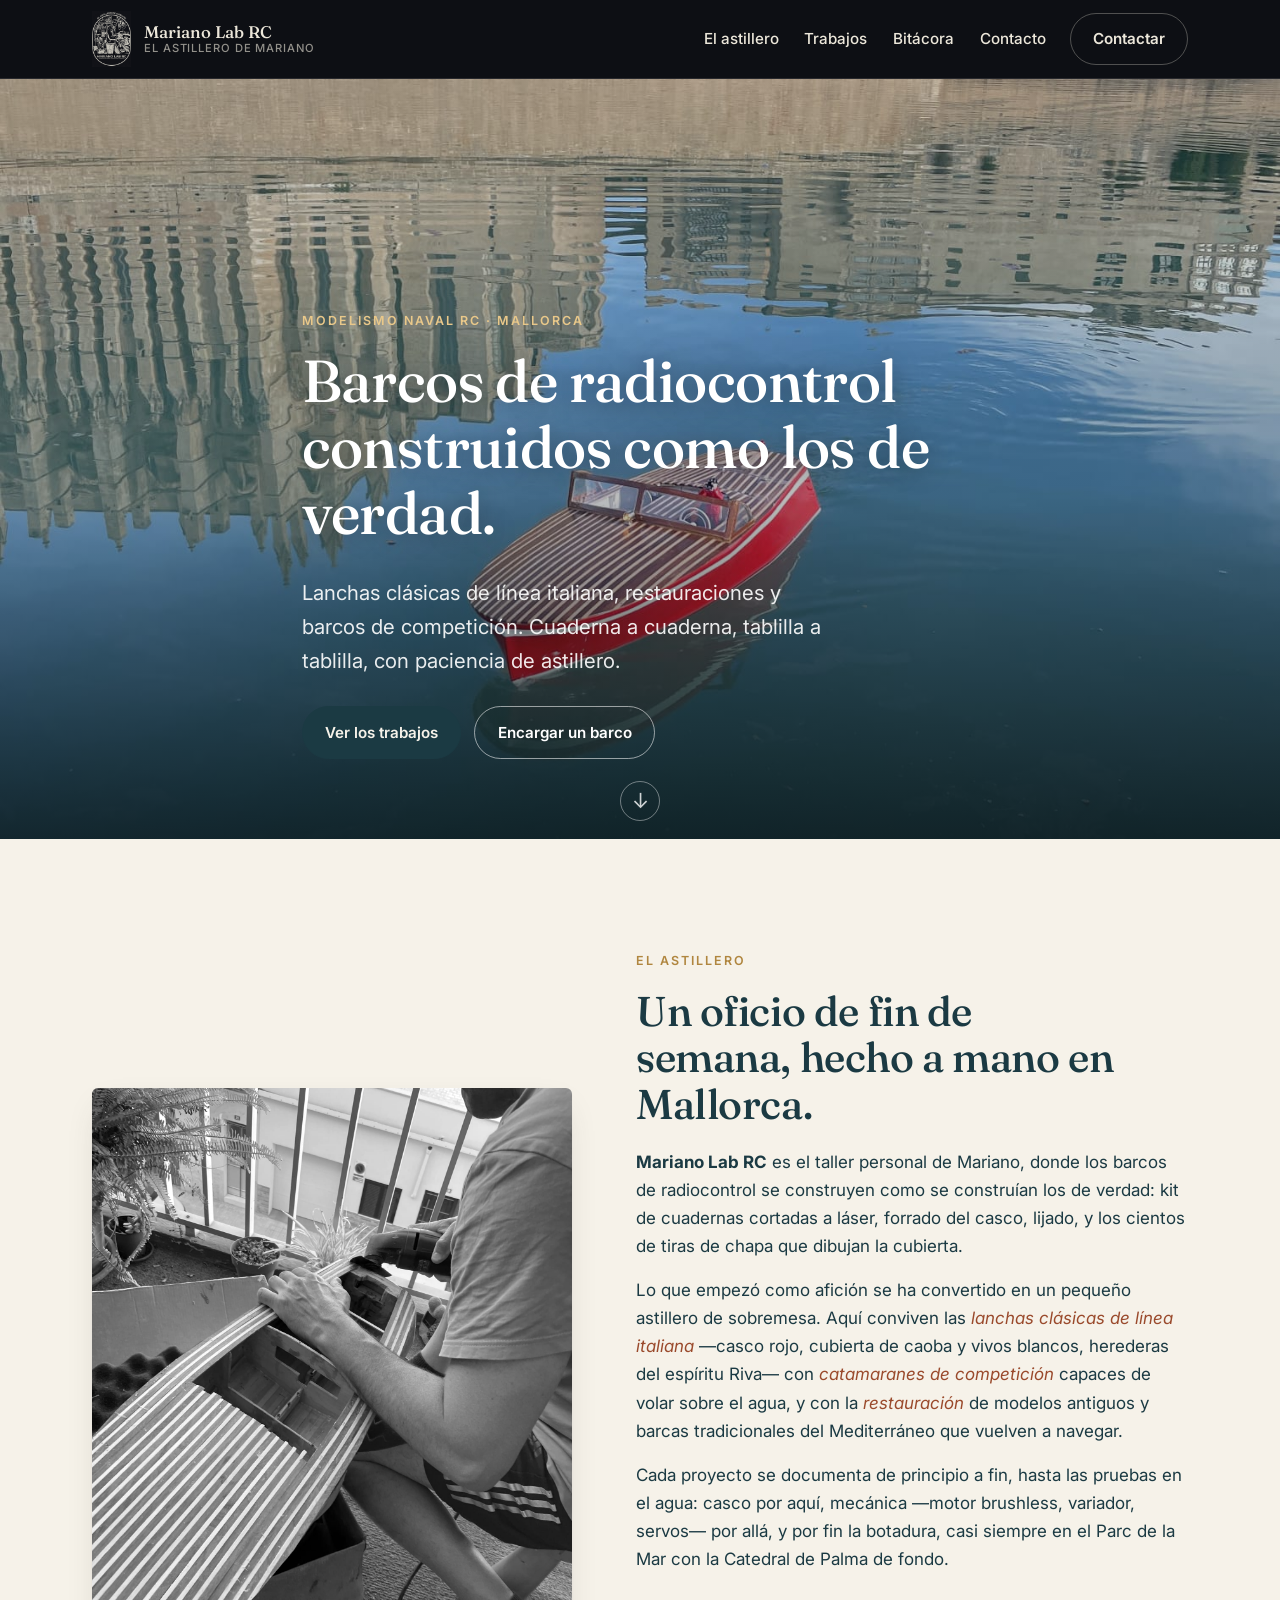
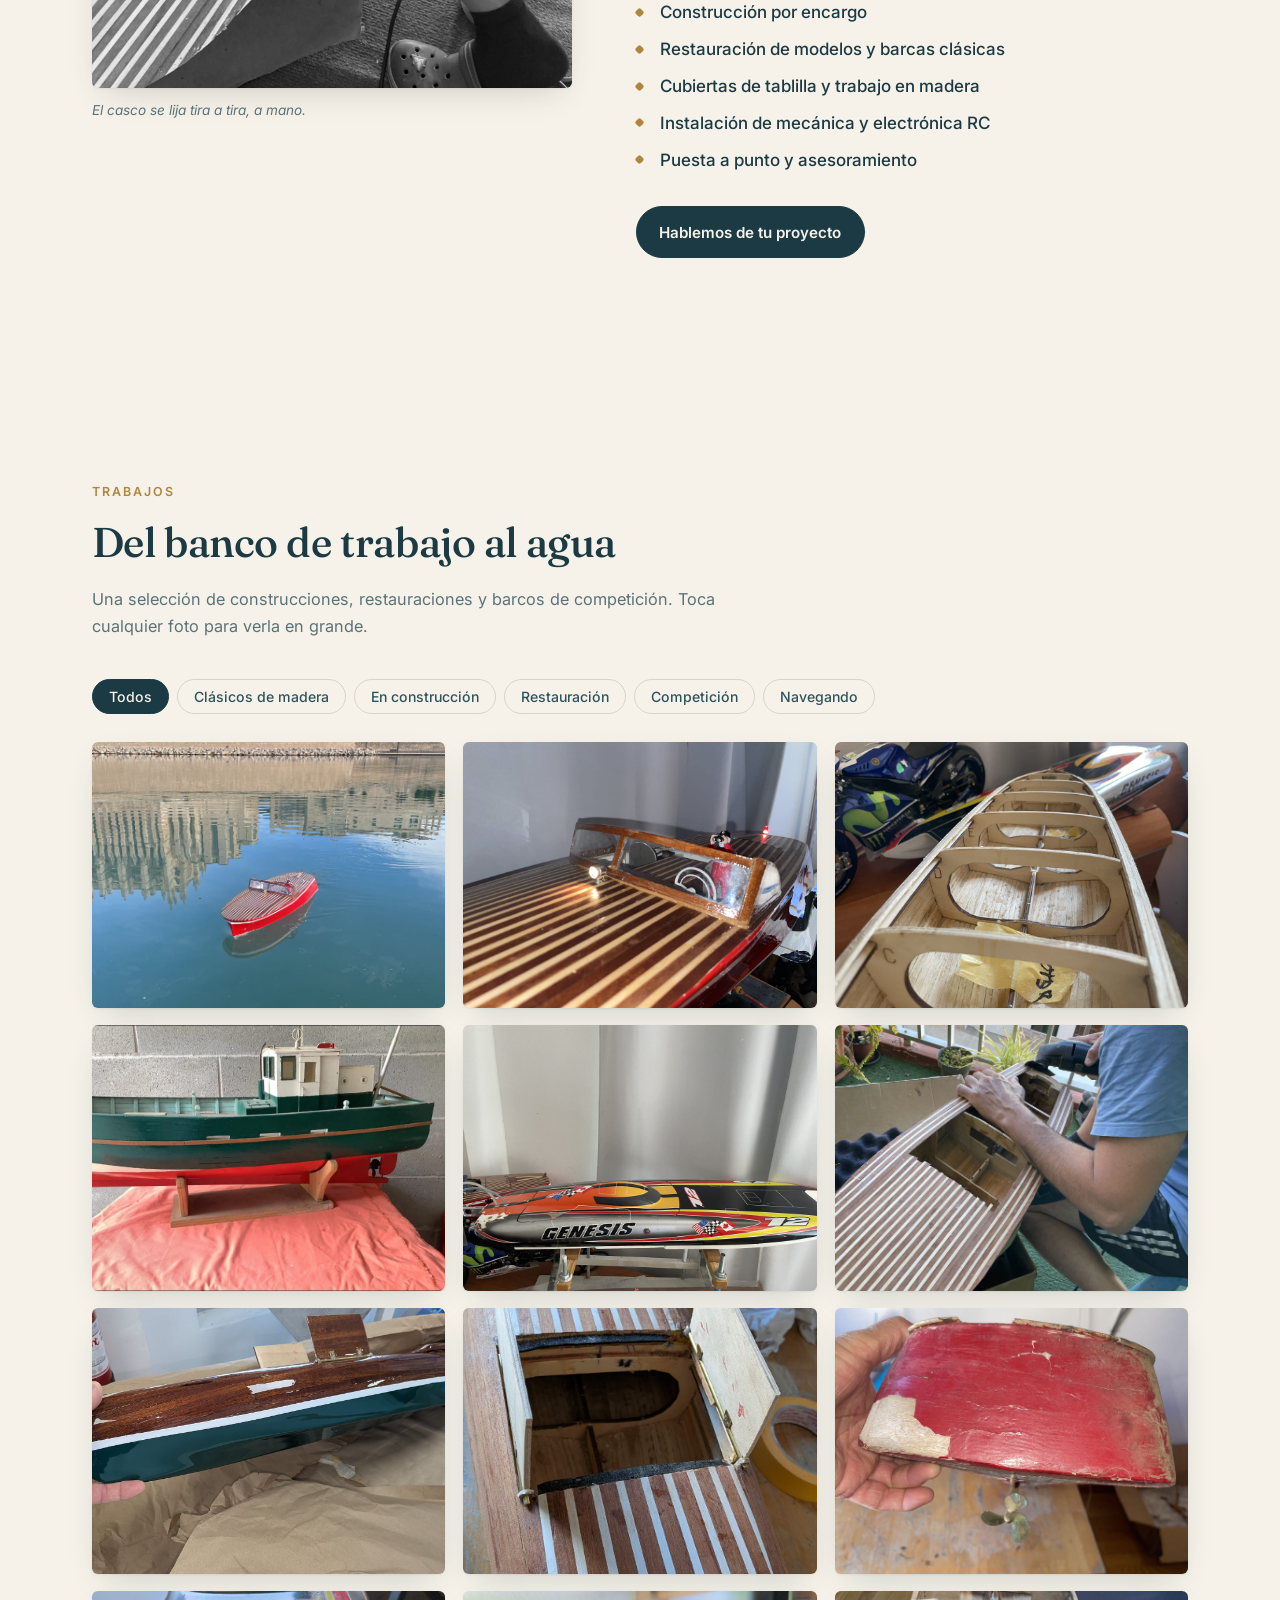
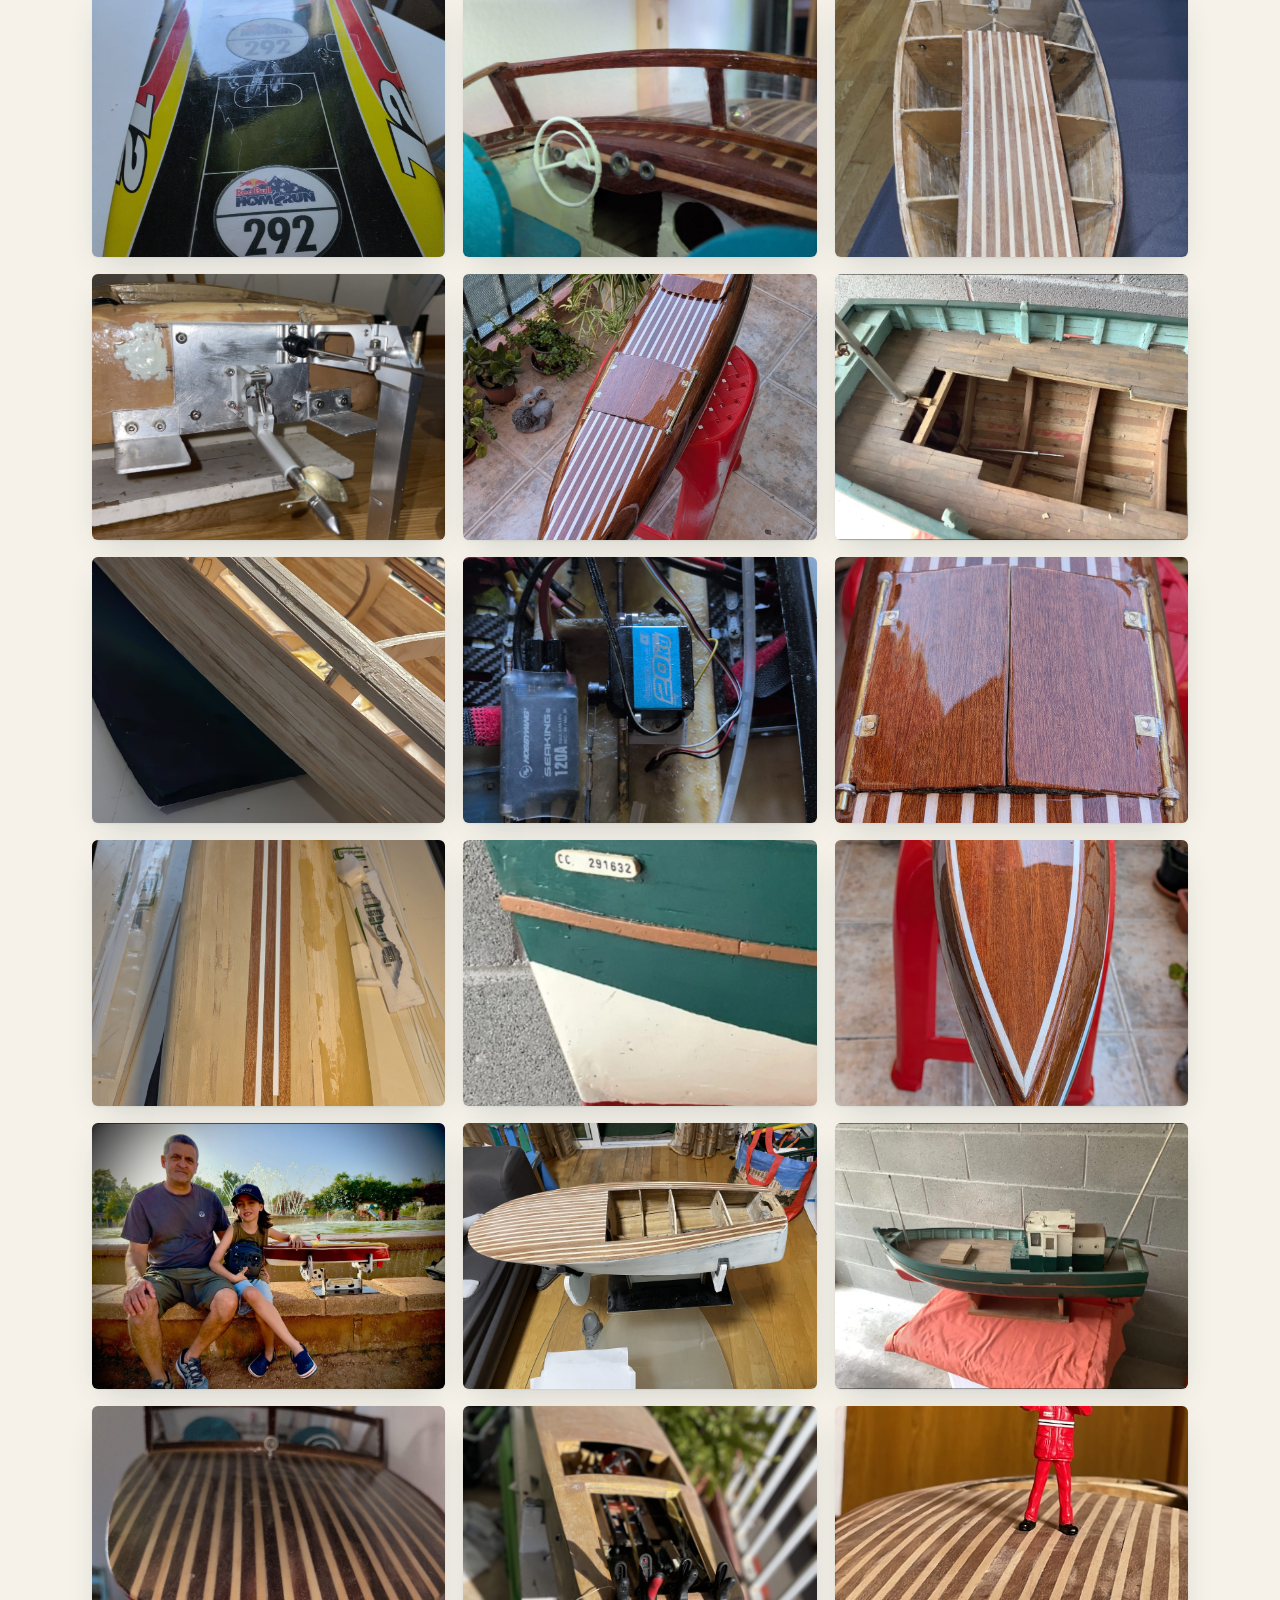
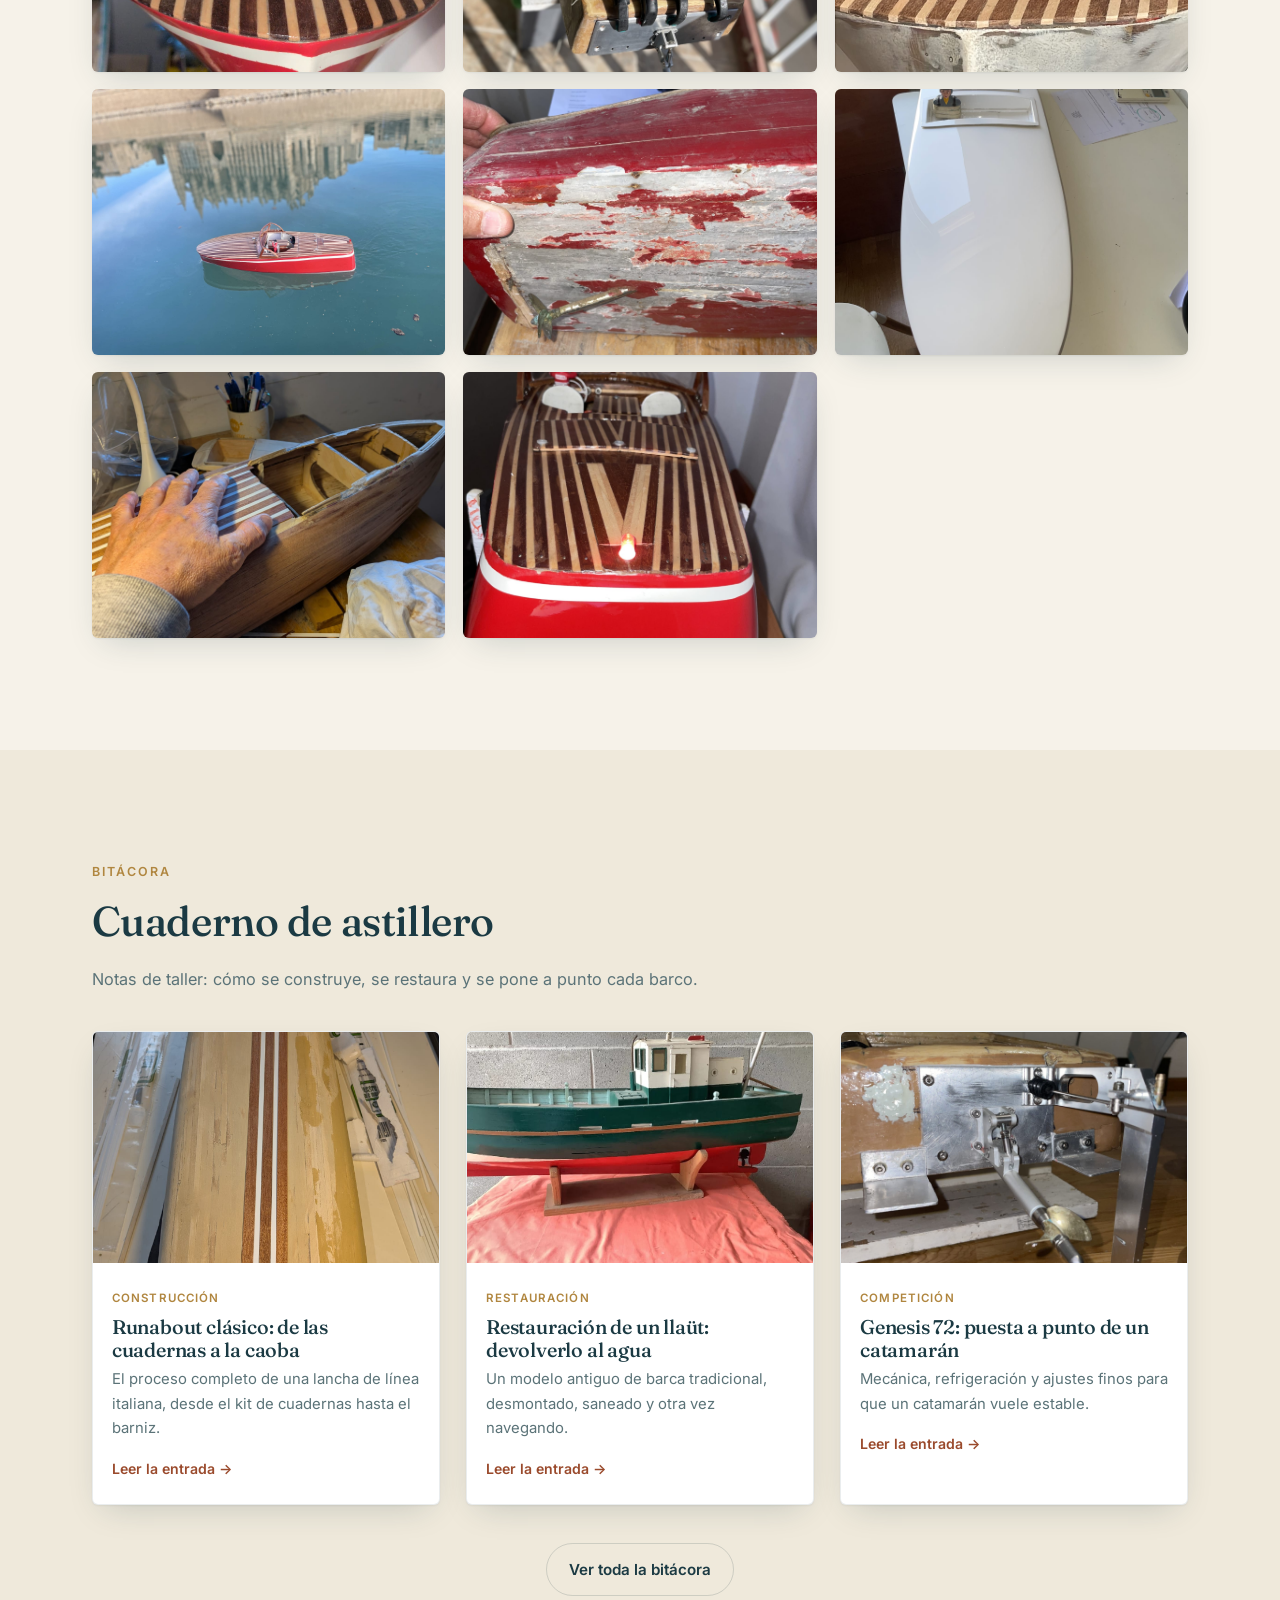
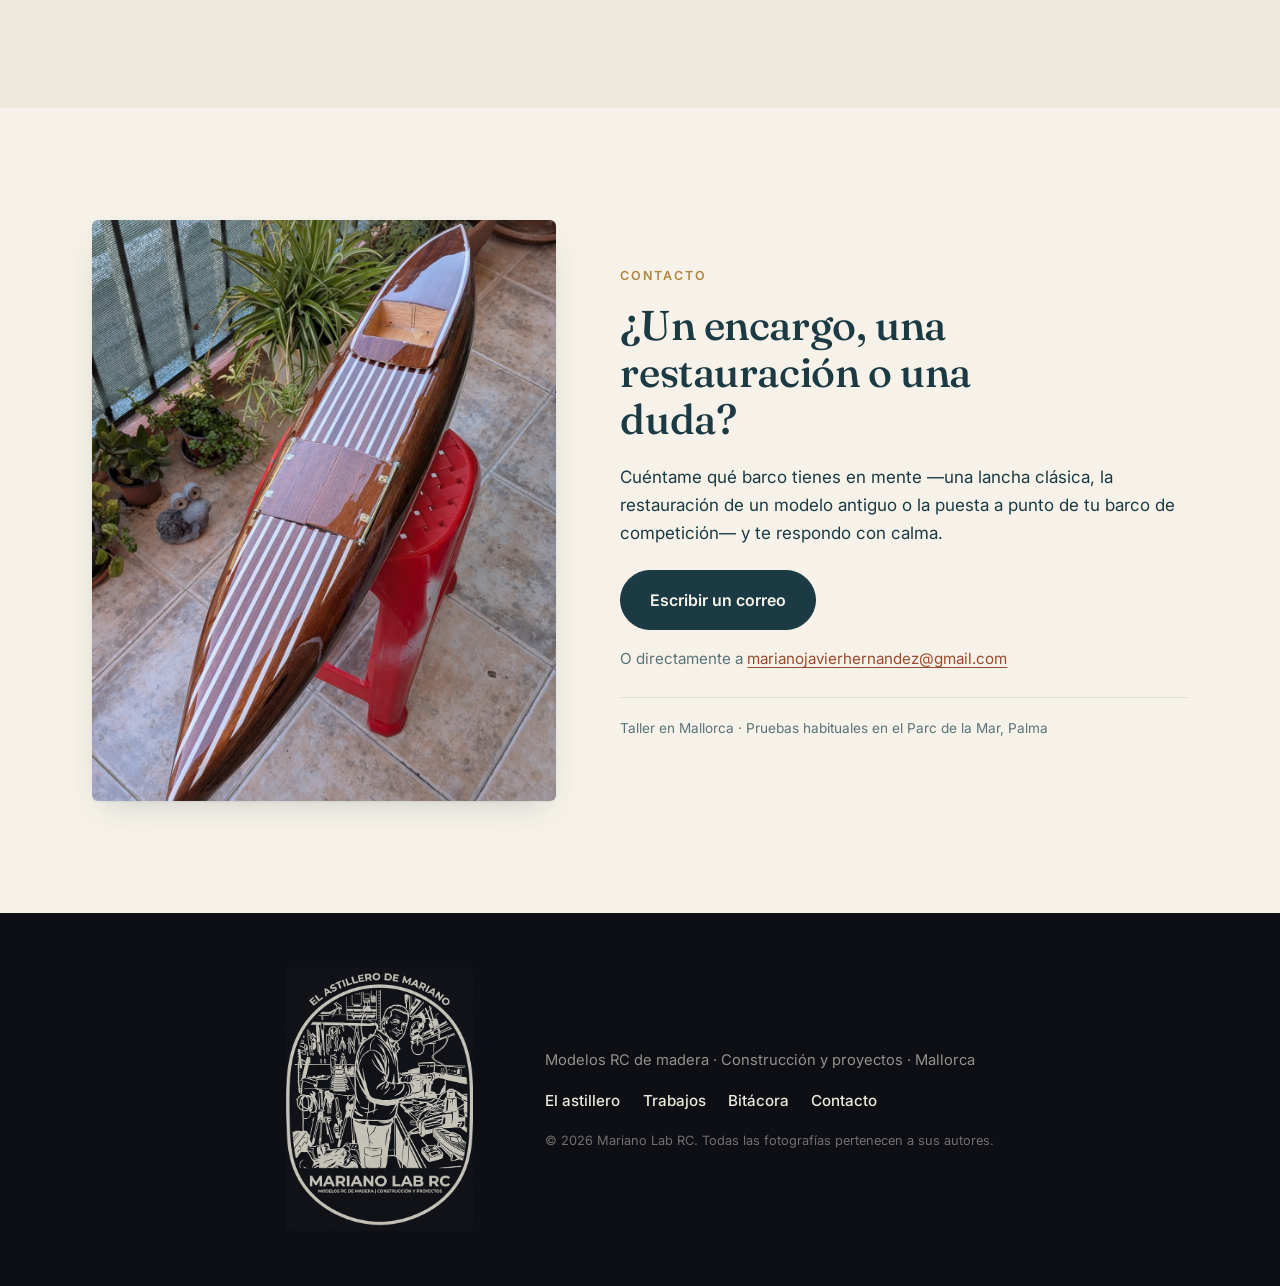
==== commit 15109054: "Update favicon links in index.html" ====
--- a/index.html
+++ b/index.html
@@ -11,7 +11,9 @@
 <meta property="og:type" content="website">
 <meta property="og:image" content="img/nav-palma-catedral.jpg">
 
-<link rel="icon" href="data:image/svg+xml,%3Csvg xmlns='http://www.w3.org/2000/svg' viewBox='0 0 32 32'%3E%3Ctext y='26' font-size='26'%3E%E2%9B%B5%3C/text%3E%3C/svg%3E">
+<link rel="icon" href="favicon.ico" sizes="any">
+<link rel="icon" type="image/svg+xml" href="favicon.svg">
+<link rel="apple-touch-icon" href="apple-touch-icon.png">
 
 <link rel="preconnect" href="https://fonts.googleapis.com">
 <link rel="preconnect" href="https://fonts.gstatic.com" crossorigin>
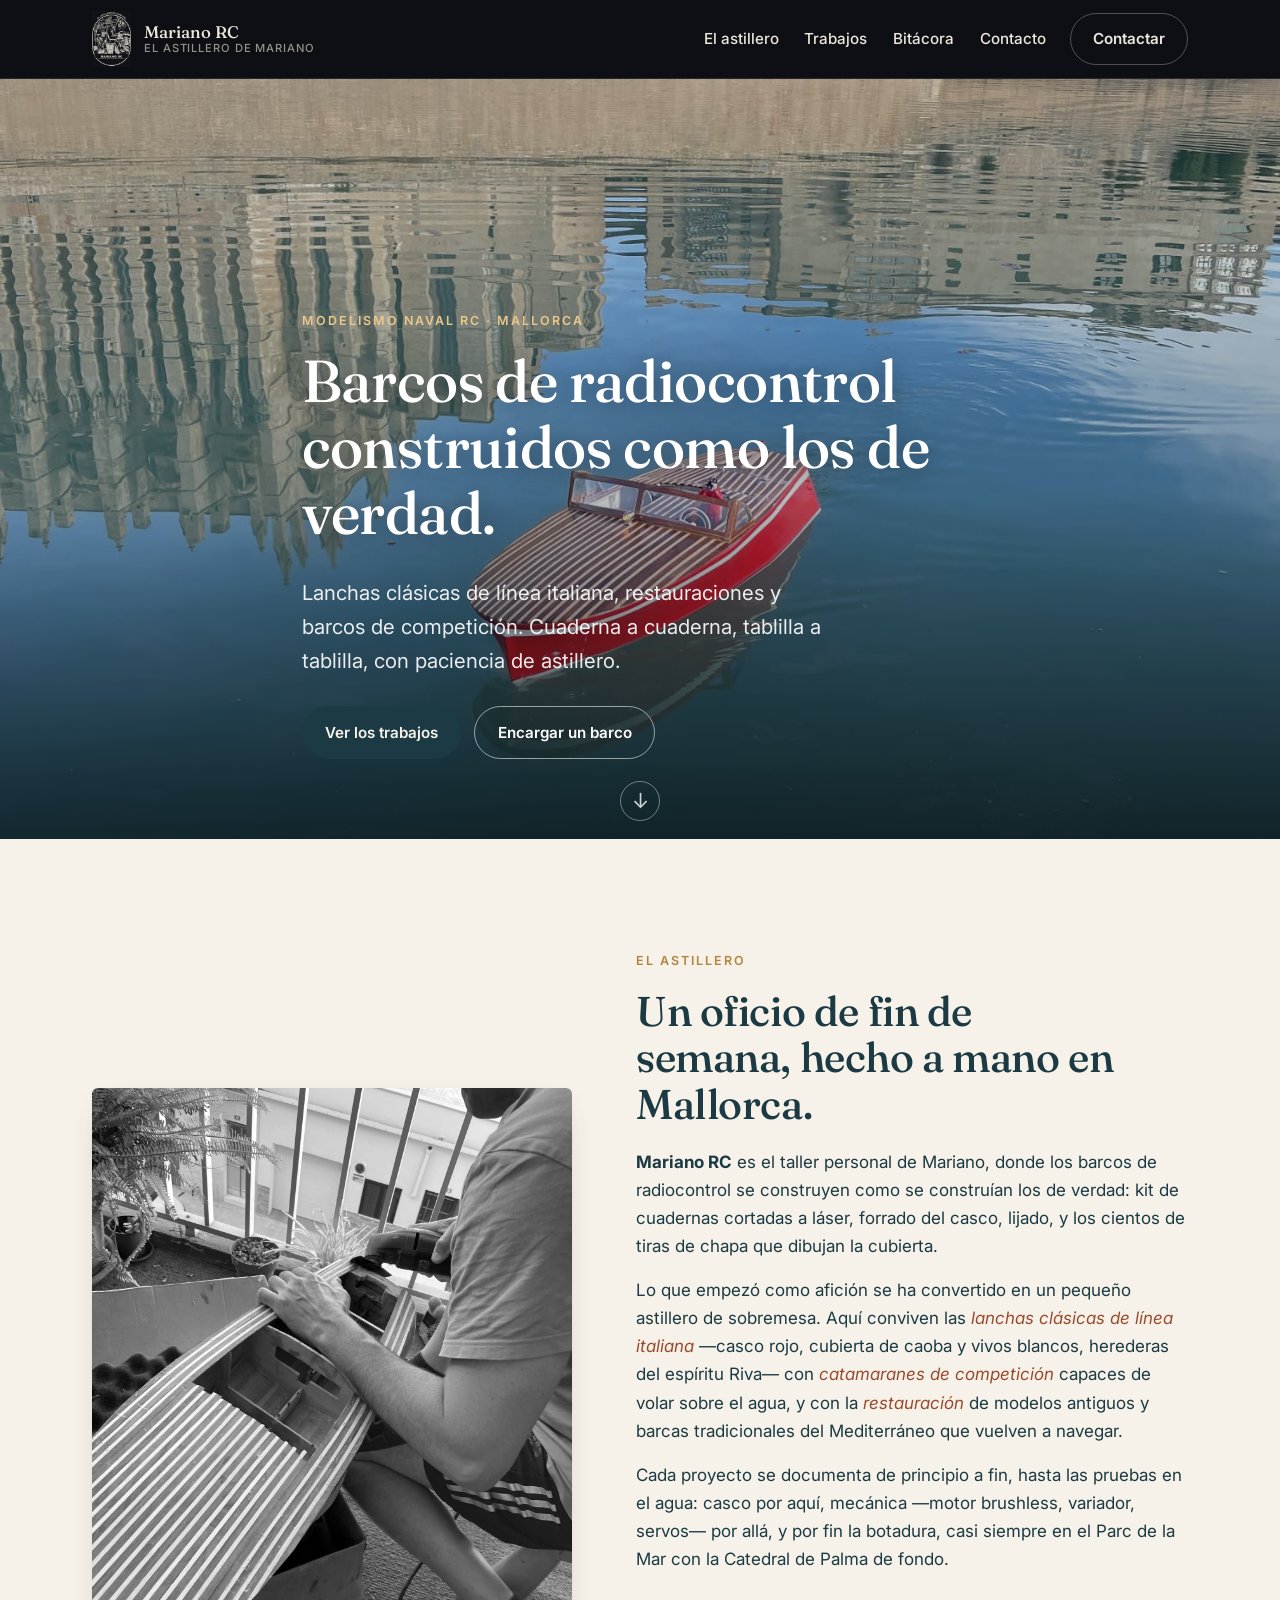
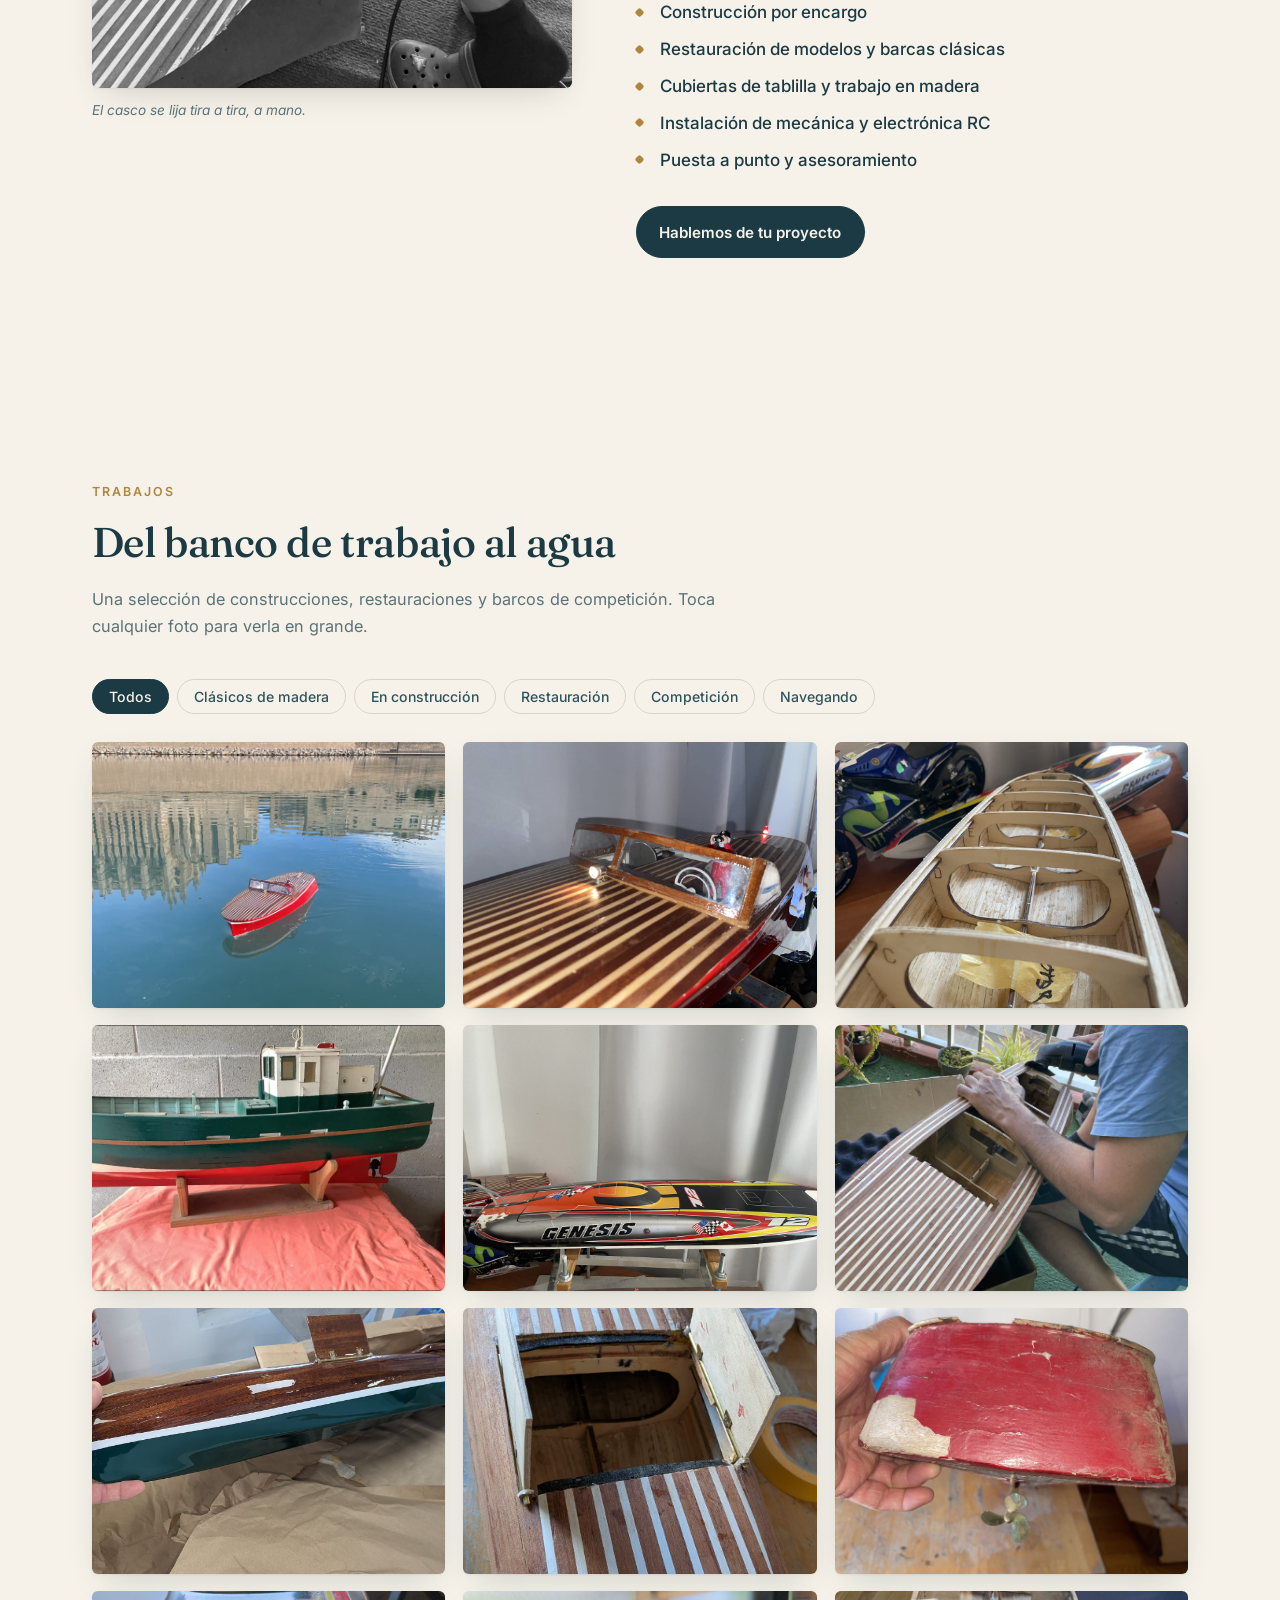
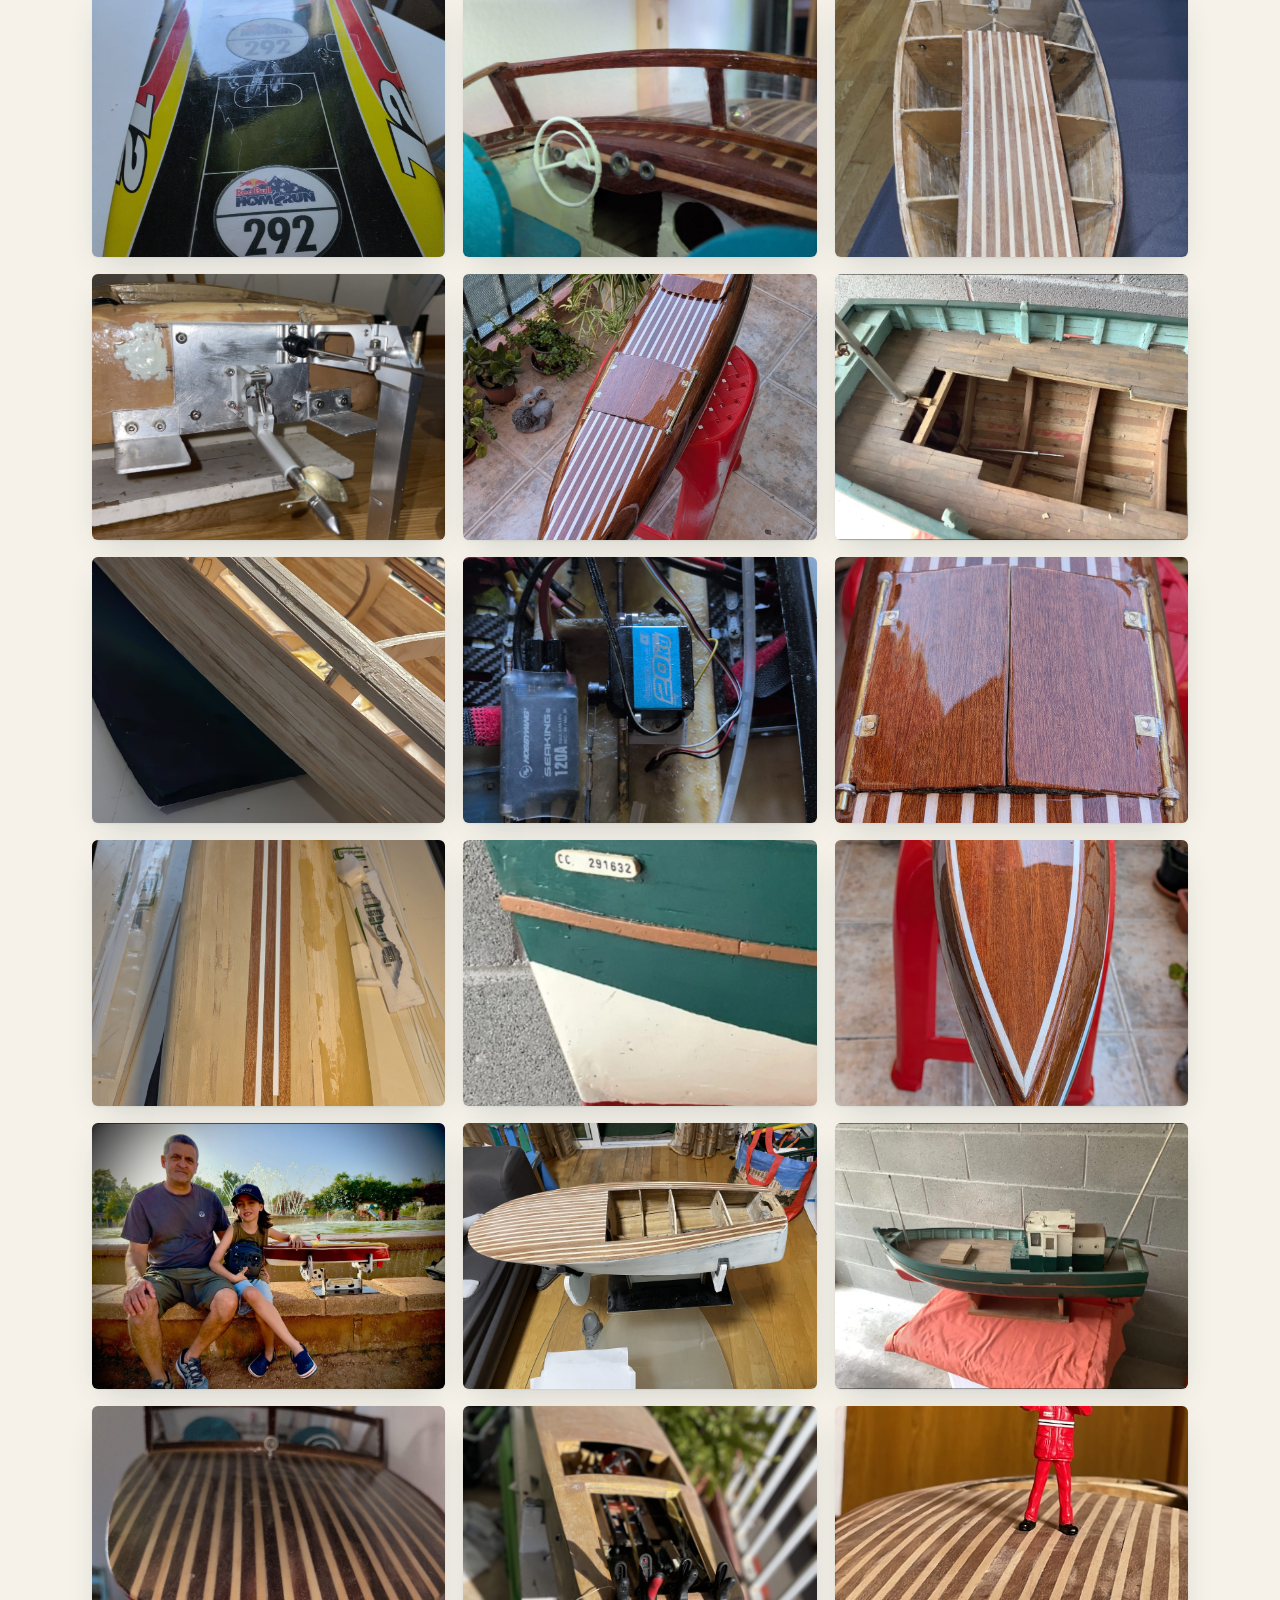
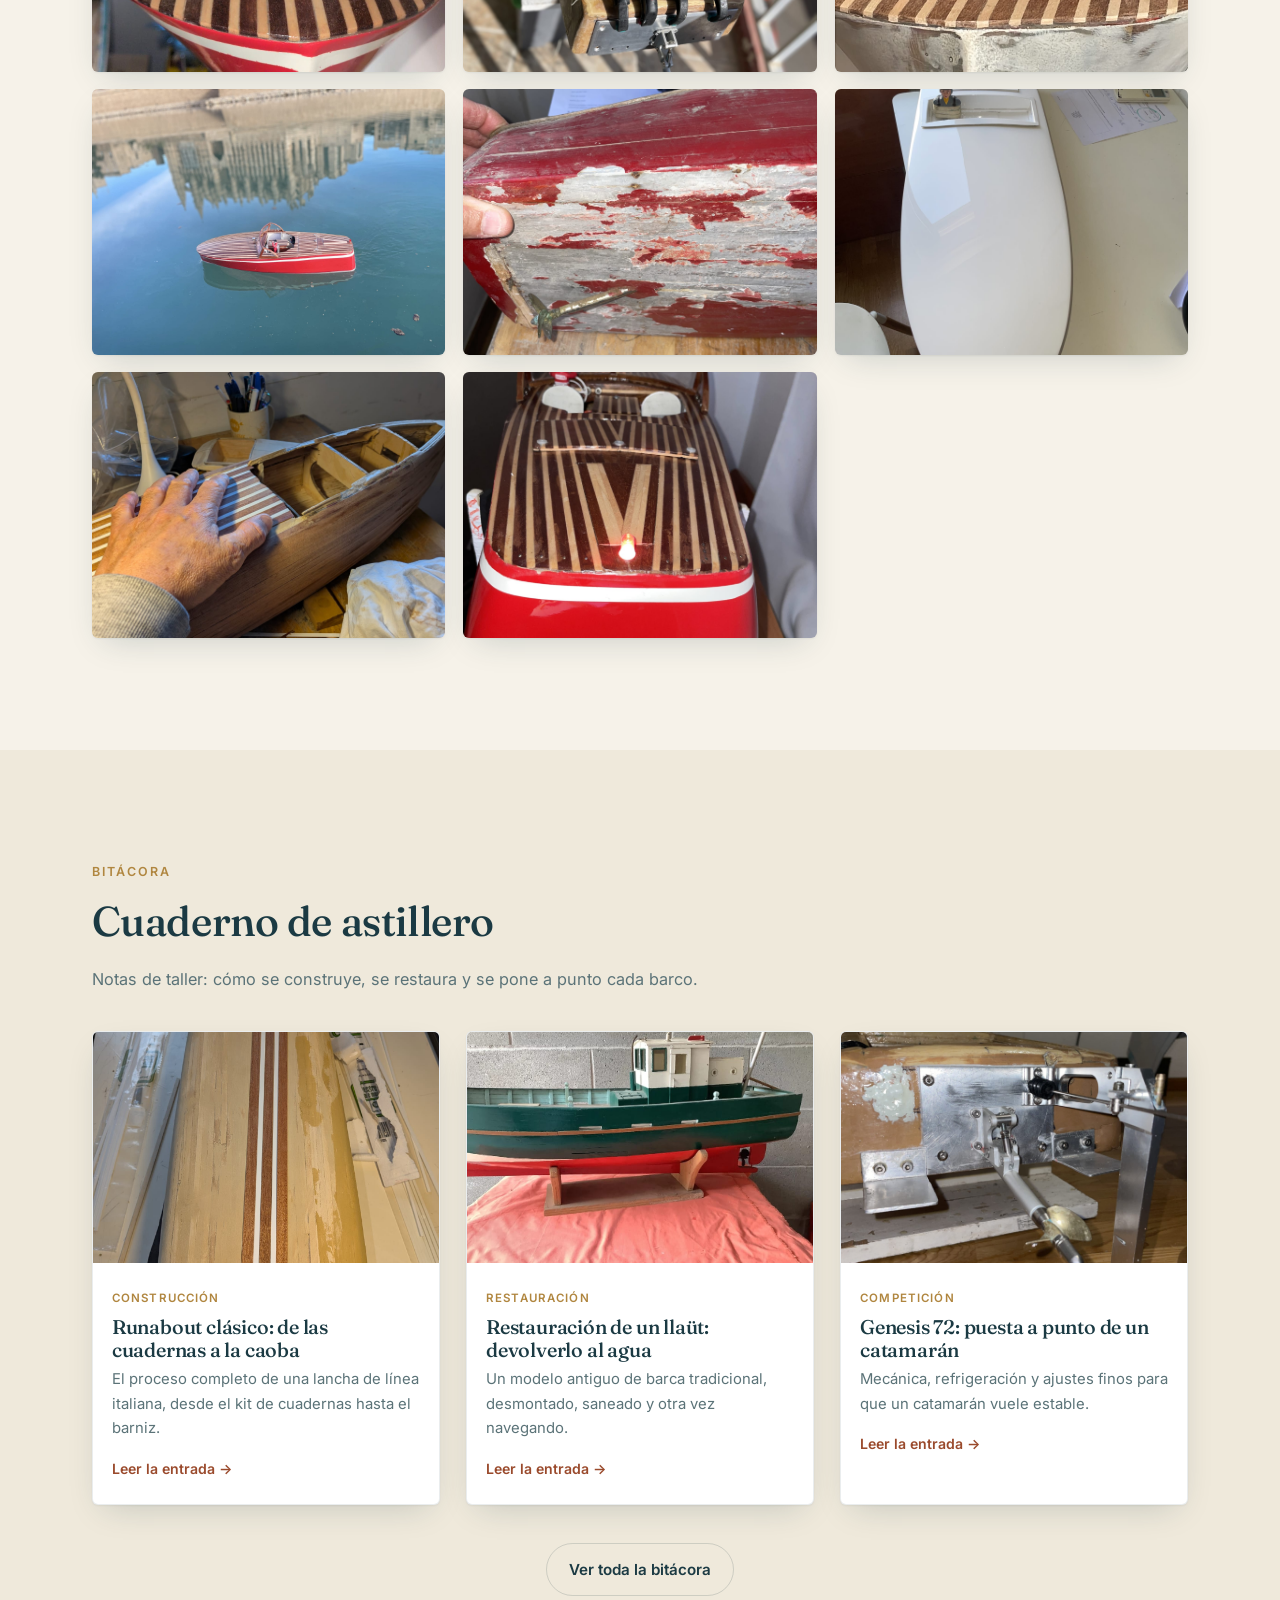
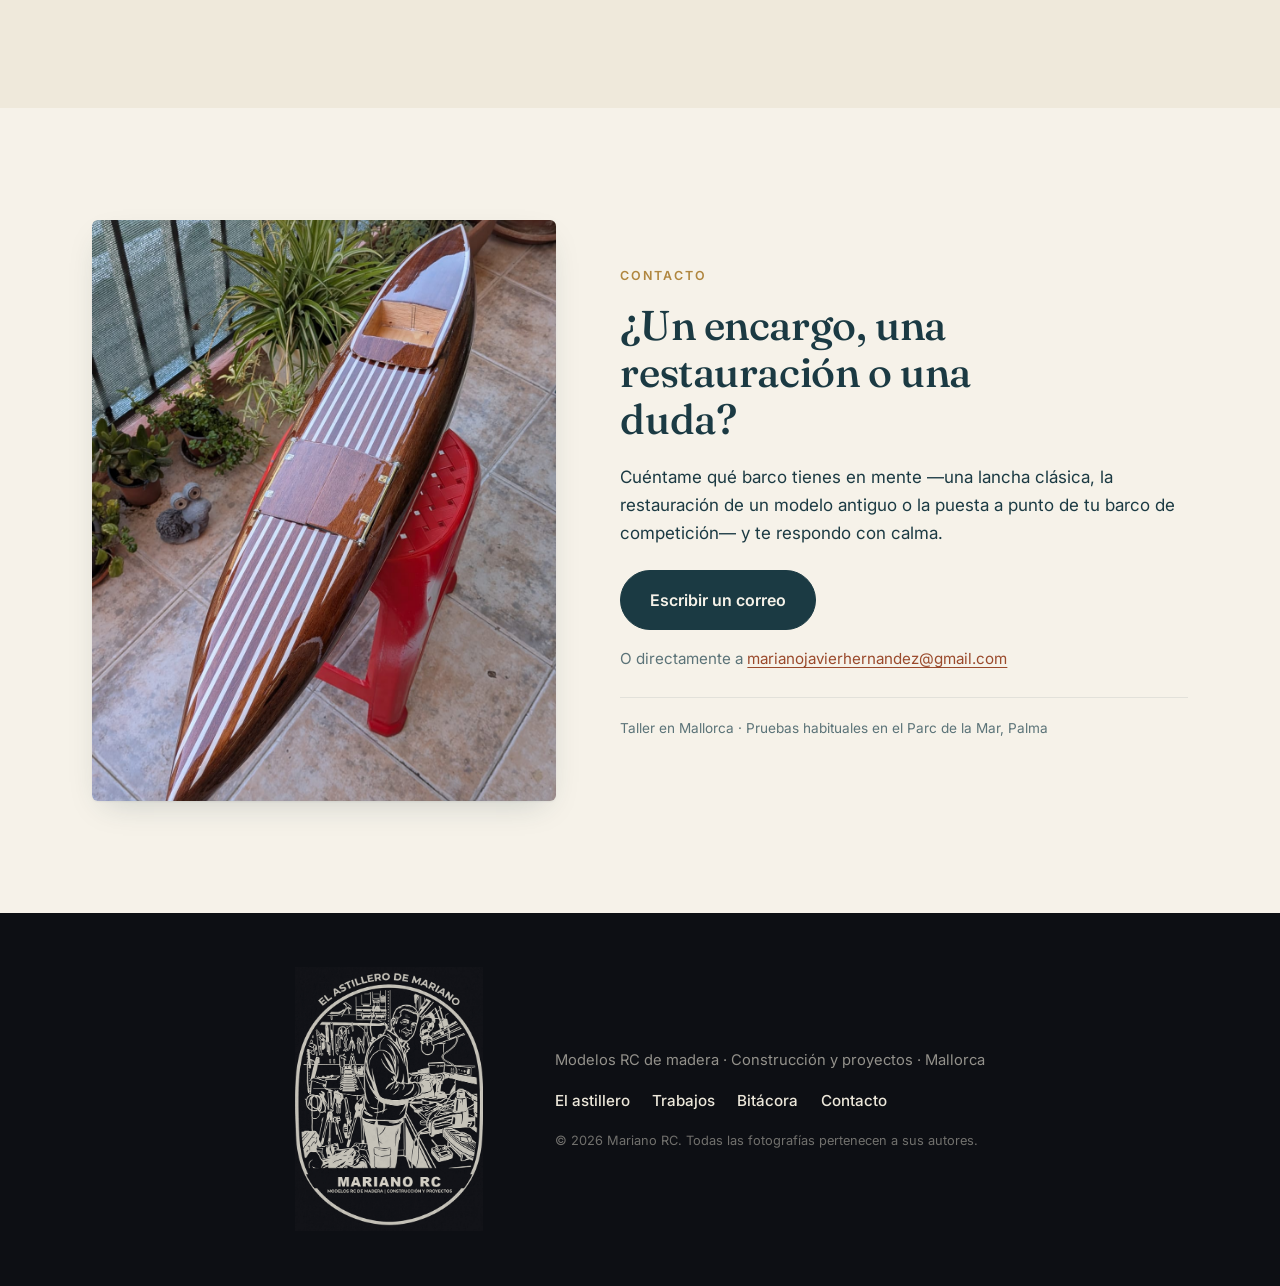
==== commit 4de38c1f: "Add files via upload" ====
--- a/index.html
+++ b/index.html
@@ -3,13 +3,15 @@
 <head>
 <meta charset="UTF-8">
 <meta name="viewport" content="width=device-width, initial-scale=1">
-<title>Mariano Lab RC · El astillero de Mariano</title>
+<title>Mariano RC · El astillero de Mariano</title>
 <meta name="description" content="Modelismo naval de radiocontrol en madera: lanchas clásicas de línea italiana, restauraciones y barcos de competición, construidos a mano en Mallorca.">
-
-<meta property="og:title" content="Mariano Lab RC · El astillero de Mariano">
+<link rel="canonical" href="https://marianorc.com/">
+
+<meta property="og:title" content="Mariano RC · El astillero de Mariano">
 <meta property="og:description" content="Lanchas clásicas RC en madera, restauraciones y barcos de competición. Hecho a mano en Mallorca.">
 <meta property="og:type" content="website">
-<meta property="og:image" content="img/nav-palma-catedral.jpg">
+<meta property="og:url" content="https://marianorc.com/">
+<meta property="og:image" content="https://marianorc.com/img/nav-palma-catedral.jpg">
 
 <link rel="icon" href="favicon.ico" sizes="any">
 <link rel="icon" type="image/svg+xml" href="favicon.svg">
@@ -27,9 +29,9 @@
 
 <header class="site-header" id="top">
   <div class="wrap header-inner">
-    <a class="brand" href="#inicio" aria-label="Mariano Lab RC — inicio">
+    <a class="brand" href="#inicio" aria-label="Mariano RC — inicio">
       <img class="brand-logo" src="img/logo-negro.png" alt="" aria-hidden="true">
-      <span class="brand-text">Mariano Lab RC<small>El astillero de Mariano</small></span>
+      <span class="brand-text">Mariano RC<small>El astillero de Mariano</small></span>
     </a>
 
     <nav class="site-nav" aria-label="Principal">
@@ -90,7 +92,7 @@
         <h2>Un oficio de fin de semana, hecho a mano en Mallorca.</h2>
 
         <p>
-          <strong>Mariano Lab RC</strong> es el taller personal de Mariano, donde los barcos de
+          <strong>Mariano RC</strong> es el taller personal de Mariano, donde los barcos de
           radiocontrol se construyen como se construían los de verdad: kit de cuadernas cortadas
           a láser, forrado del casco, lijado, y los cientos de tiras de chapa que dibujan la cubierta.
         </p>
@@ -380,7 +382,7 @@
           También está en el pie de página (footer) y en bitacora.html.
         -->
         <a class="btn btn-solid btn-lg"
-           href="mailto:marianojavierhernandez@gmail.com?subject=Consulta%20desde%20marianolabrc.com&body=Hola%20Mariano%2C%0D%0A%0D%0AMe%20gustar%C3%ADa%20consultarte%20sobre%3A%0D%0A%0D%0A">
+           href="mailto:marianojavierhernandez@gmail.com?subject=Consulta%20desde%20marianorc.com&body=Hola%20Mariano%2C%0D%0A%0D%0AMe%20gustar%C3%ADa%20consultarte%20sobre%3A%0D%0A%0D%0A">
           Escribir un correo
         </a>
 
@@ -398,7 +400,7 @@
 
 <footer class="site-footer">
   <div class="wrap footer-inner">
-    <img class="footer-logo" src="img/logo-negro.png" alt="Logotipo de Mariano Lab RC — El astillero de Mariano">
+    <img class="footer-logo" src="img/logo-negro.png" alt="Logotipo de Mariano RC — El astillero de Mariano">
     <div class="footer-side">
       <p class="footer-tagline">Modelos RC de madera · Construcción y proyectos · Mallorca</p>
       <nav class="footer-nav" aria-label="Pie">
@@ -408,7 +410,7 @@
         <!-- ✏️ Cambia también este correo por el de Mariano -->
         <a href="mailto:marianojavierhernandez@gmail.com">Contacto</a>
       </nav>
-      <p class="footer-legal">© <span id="year">2026</span> Mariano Lab RC. Todas las fotografías pertenecen a sus autores.</p>
+      <p class="footer-legal">© <span id="year">2026</span> Mariano RC. Todas las fotografías pertenecen a sus autores.</p>
     </div>
   </div>
 </footer>
--- a/styles.css
+++ b/styles.css
@@ -1,5 +1,5 @@
 /* =========================================================
-   Mariano Lab RC — hoja de estilos
+   Mariano RC — hoja de estilos
    Paleta y tipografía inspiradas en el logotipo:
    papel crema, tinta azul petróleo, caoba y latón.
    ========================================================= */
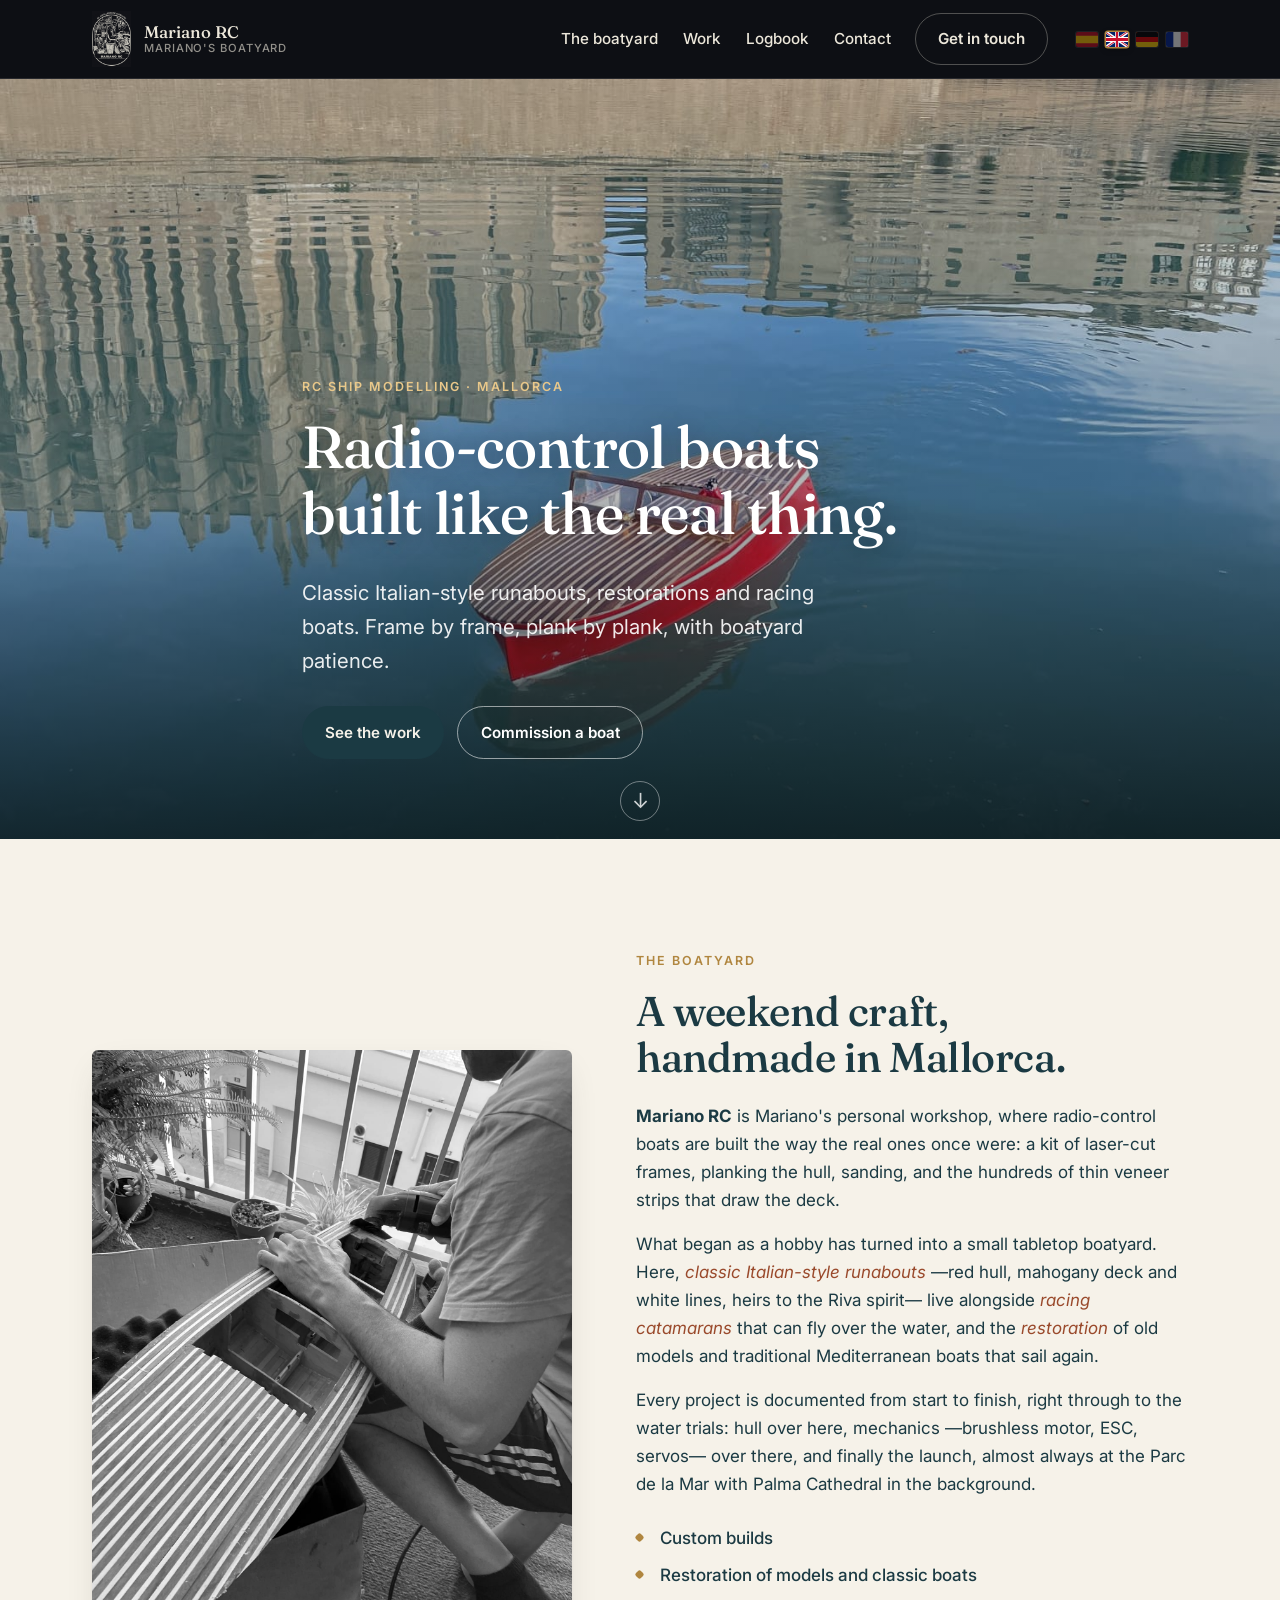
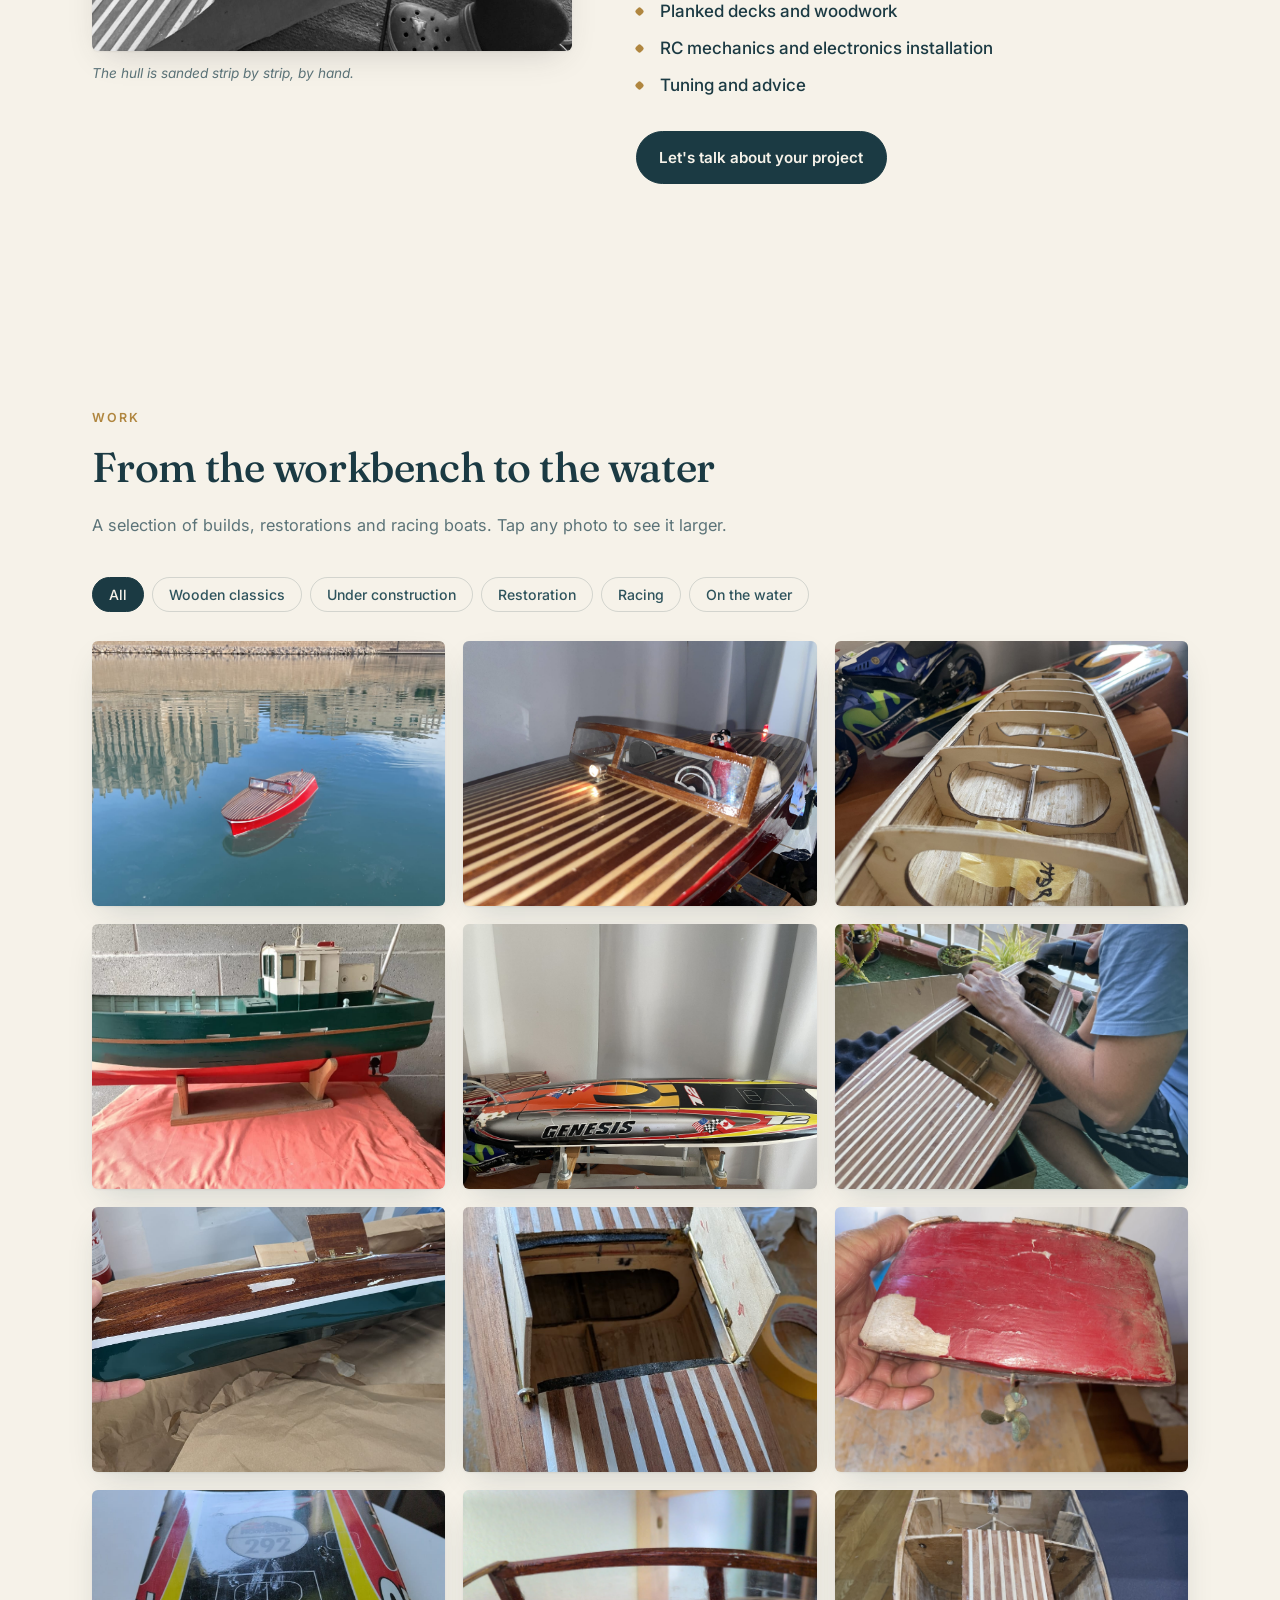
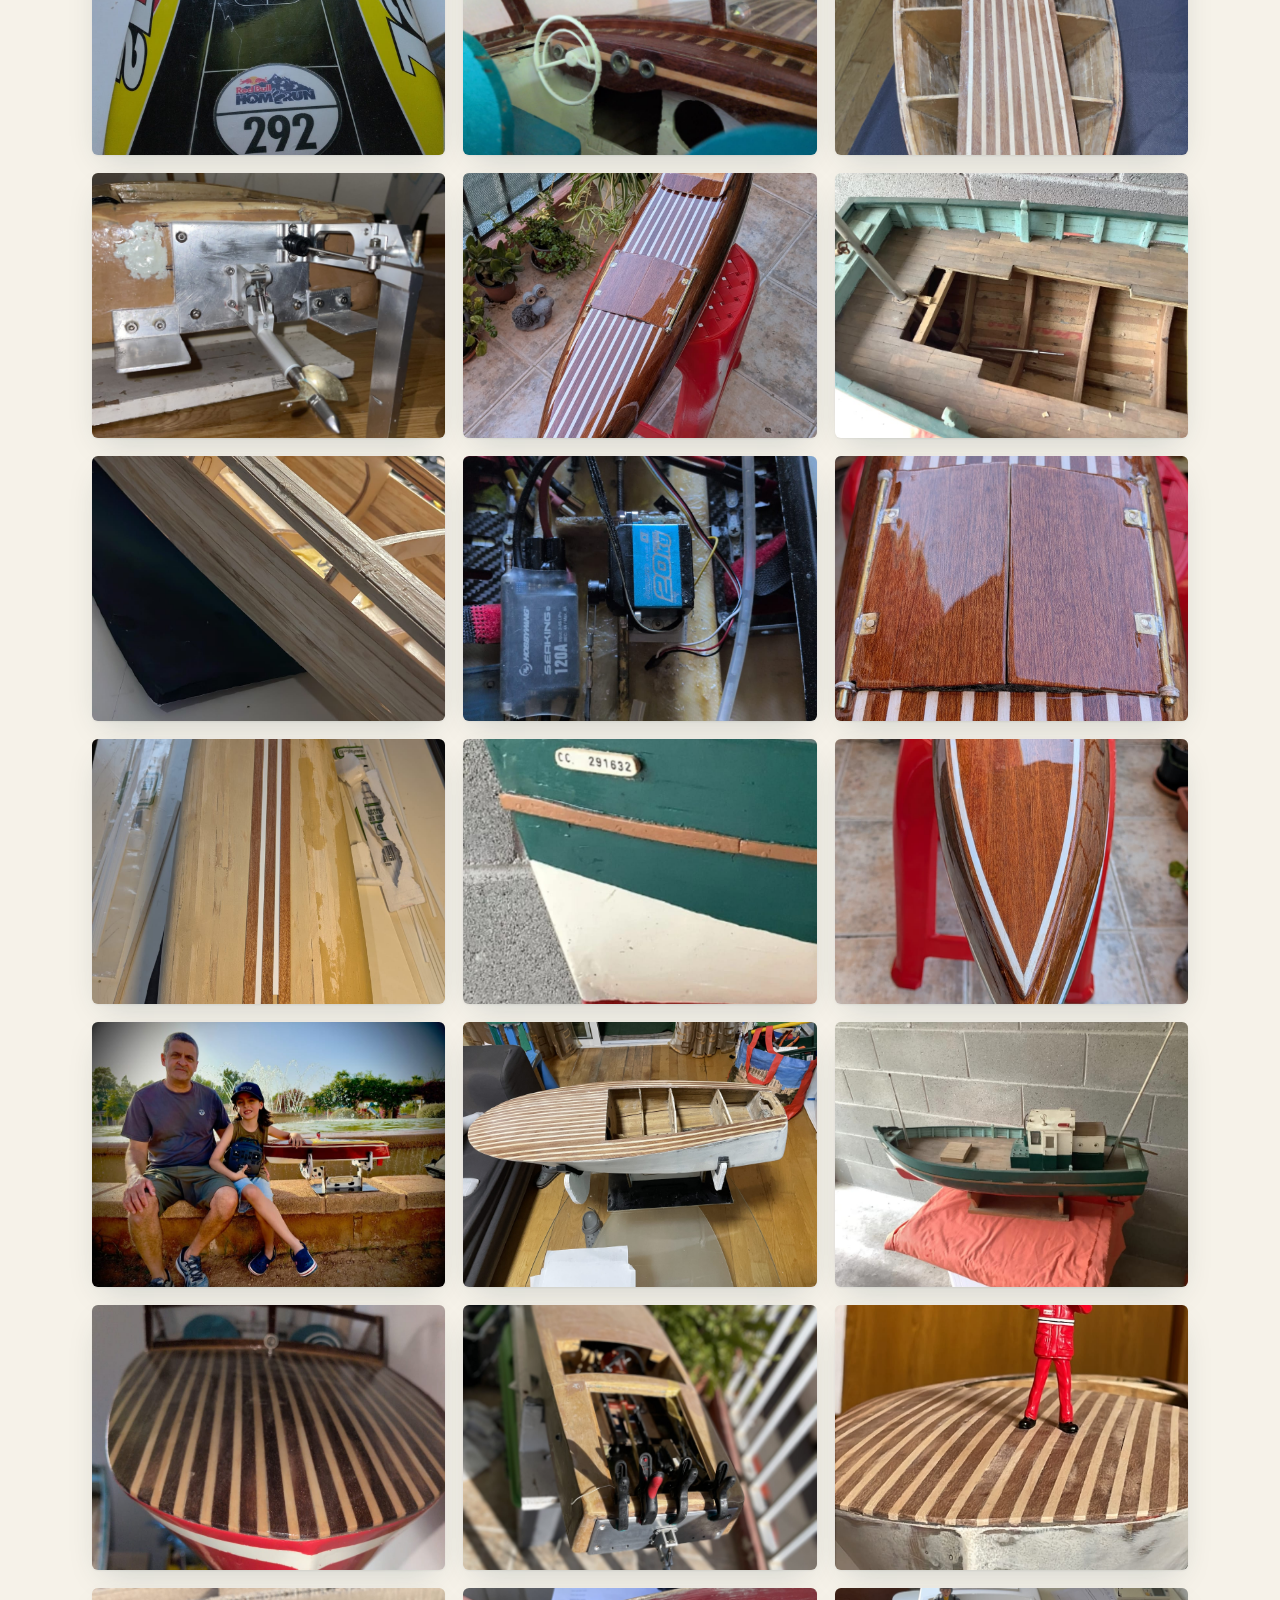
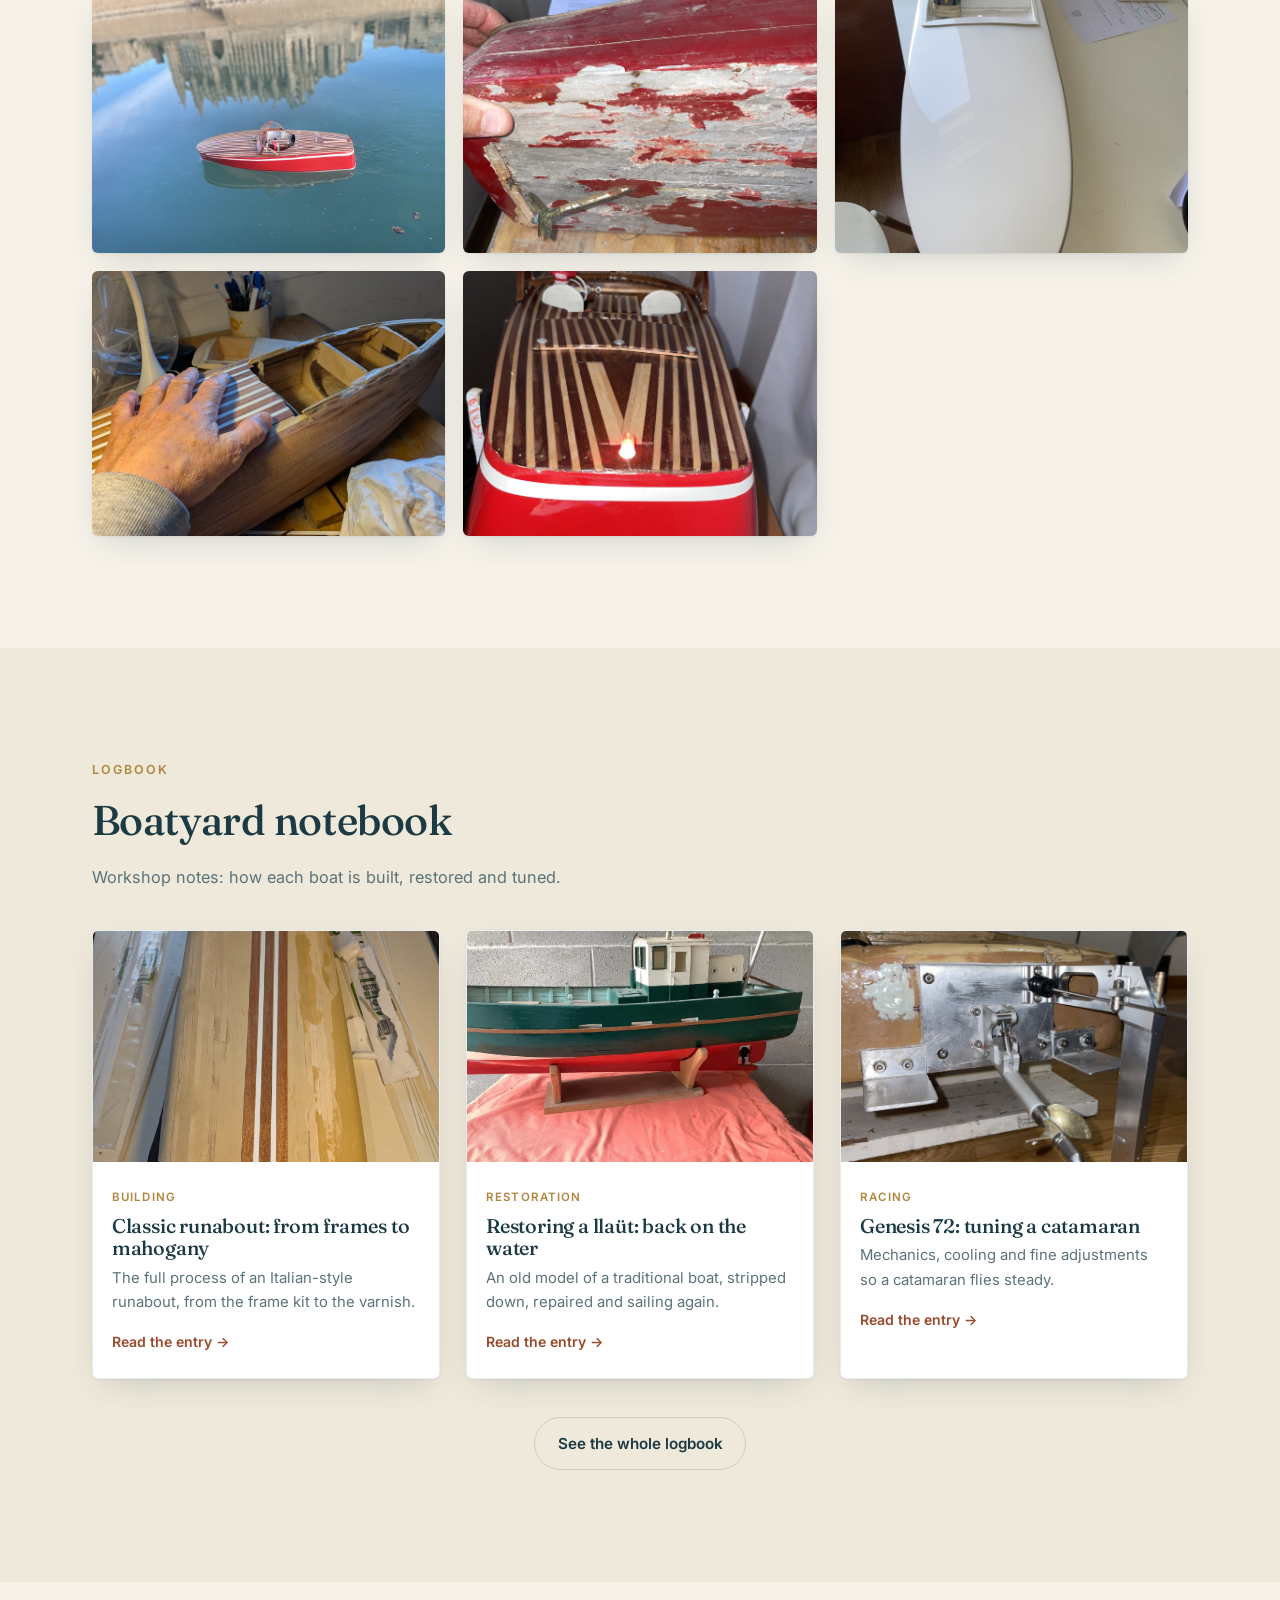
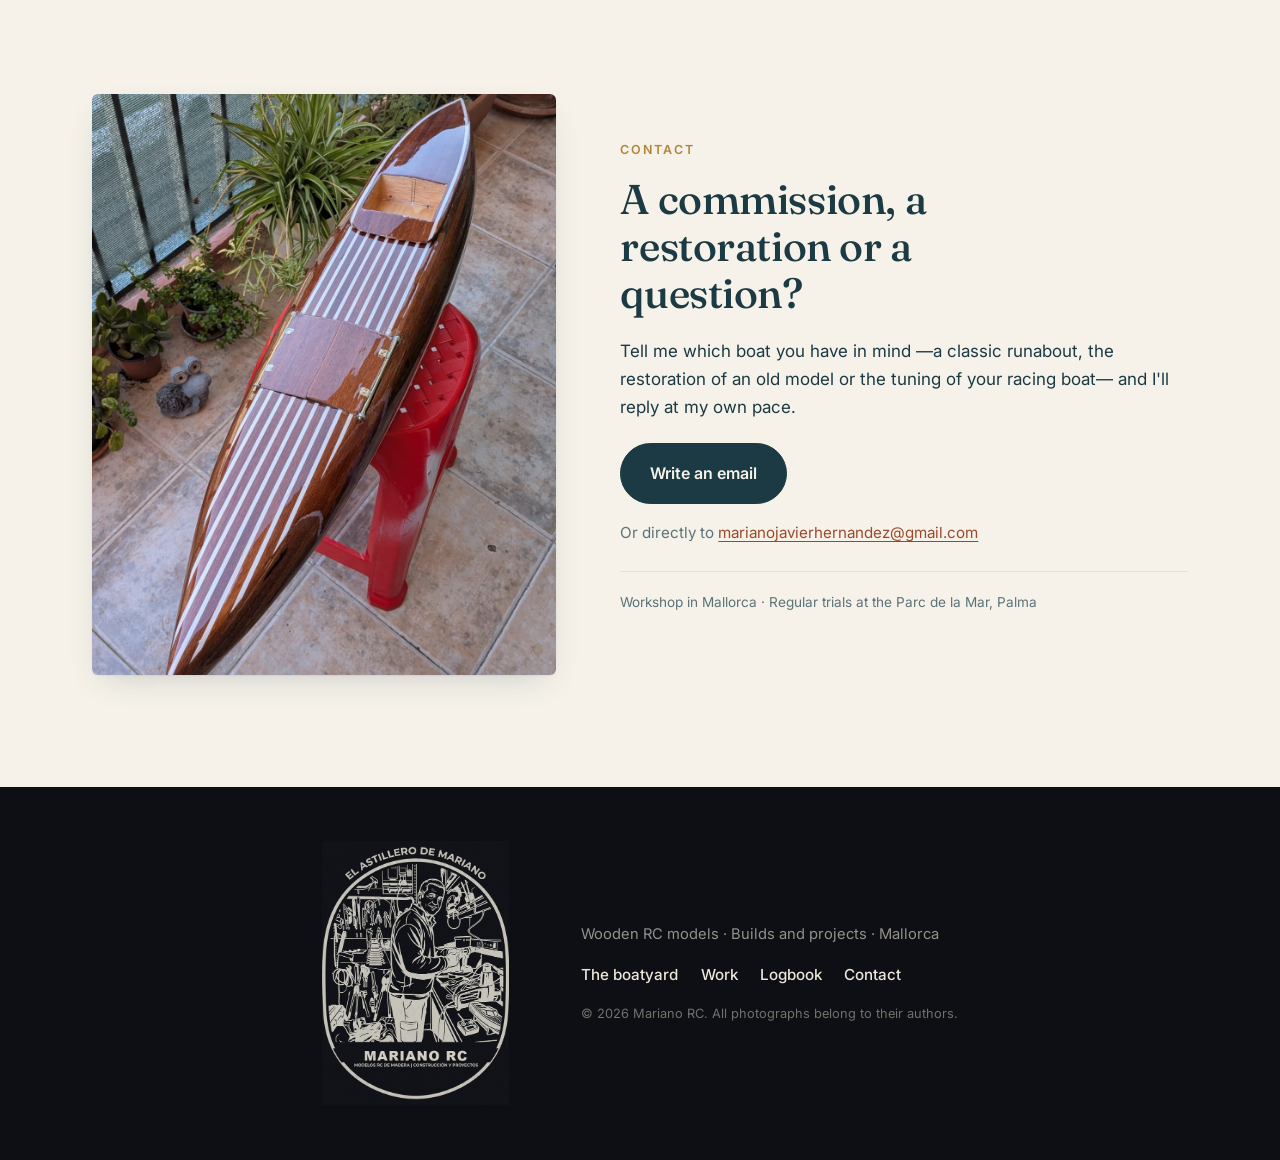
==== commit a8a9500e: "Add files via upload" ====
--- a/index.html
+++ b/index.html
@@ -387,7 +387,7 @@
         </a>
 
         <p class="contact-alt">
-          O directamente a
+          <span class="i18n-t">O directamente a</span>
           <a href="mailto:marianojavierhernandez@gmail.com">marianojavierhernandez@gmail.com</a>
         </p>
 
@@ -410,7 +410,7 @@
         <!-- ✏️ Cambia también este correo por el de Mariano -->
         <a href="mailto:marianojavierhernandez@gmail.com">Contacto</a>
       </nav>
-      <p class="footer-legal">© <span id="year">2026</span> Mariano RC. Todas las fotografías pertenecen a sus autores.</p>
+      <p class="footer-legal">© <span id="year">2026</span> <span class="i18n-t">Mariano RC. Todas las fotografías pertenecen a sus autores.</span></p>
     </div>
   </div>
 </footer>
@@ -427,5 +427,7 @@
 </div>
 
 <script src="script.js"></script>
+<script src="i18n-textos.js"></script>
+<script src="i18n.js"></script>
 </body>
 </html>
--- a/styles.css
+++ b/styles.css
@@ -391,3 +391,39 @@
   .hero-actions .btn { flex: 1; }
   .footer-logo { height: 172px; }
 }
+
+/* -------------------- Cambio de idioma (banderas) -------------------- */
+.lang-switch {
+  display: flex; align-items: center; gap: .5rem;
+  flex: none; margin-left: .25rem;
+}
+.lang-flag {
+  display: block; padding: 0; margin: 0; border: 0; cursor: pointer;
+  width: 22px; height: 15px; border-radius: 2px; overflow: hidden;
+  background: none; line-height: 0;
+  opacity: .42;
+  box-shadow: 0 0 0 1px rgba(236, 231, 218, .18);
+  transition: opacity .15s ease, transform .15s ease, box-shadow .15s ease;
+}
+.lang-flag svg { display: block; width: 100%; height: 100%; }
+.lang-flag:hover,
+.lang-flag:focus-visible { opacity: .9; transform: translateY(-1px); outline: none; }
+.lang-flag.is-active {
+  opacity: 1;
+  box-shadow: 0 0 0 1.5px var(--brass), 0 2px 6px rgba(0, 0, 0, .35);
+}
+
+/* texto traducido automáticamente (respaldo) */
+.i18n-auto { }
+
+@media (max-width: 900px) {
+  .header-inner { gap: 1rem; }
+}
+@media (max-width: 720px) {
+  .lang-switch { margin-left: auto; gap: .4rem; }
+  .lang-flag { width: 20px; height: 13px; }
+}
+@media (max-width: 460px) {
+  .lang-switch { gap: .32rem; }
+  .lang-flag { width: 17px; height: 12px; }
+}
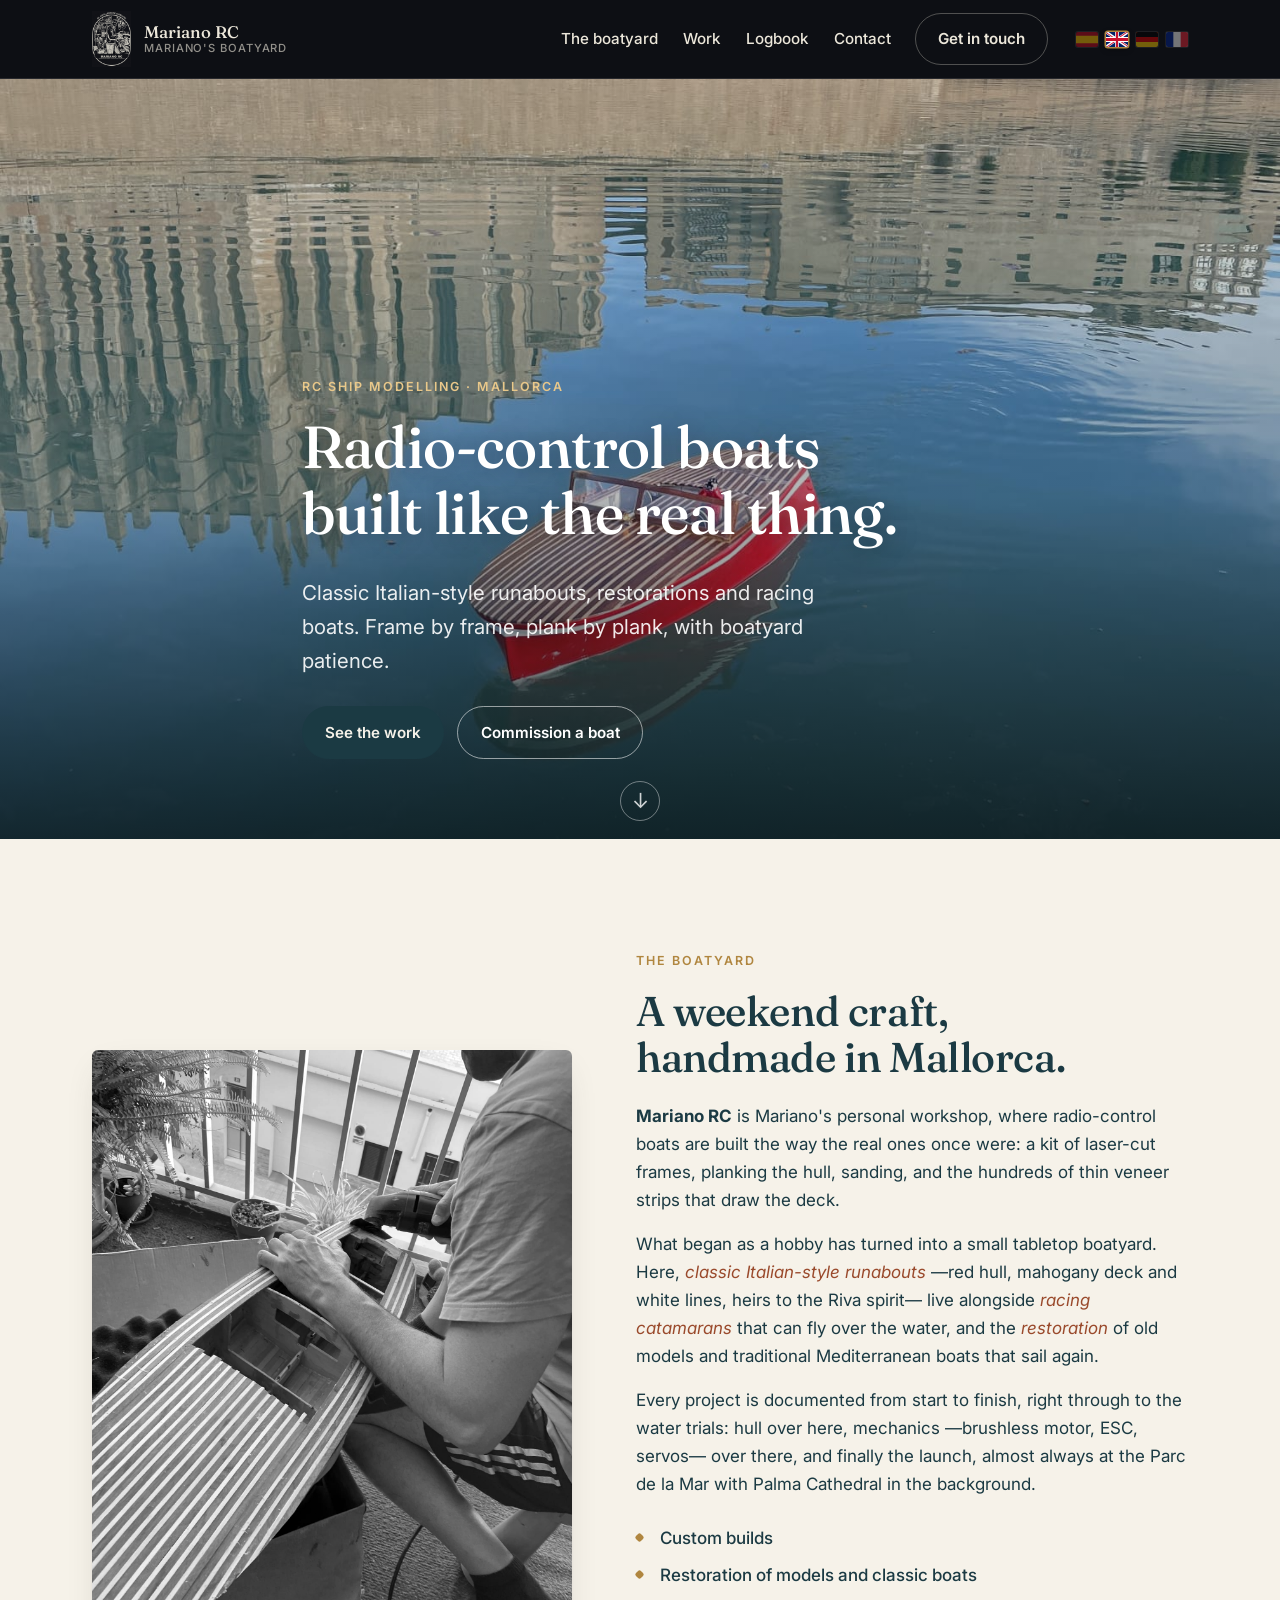
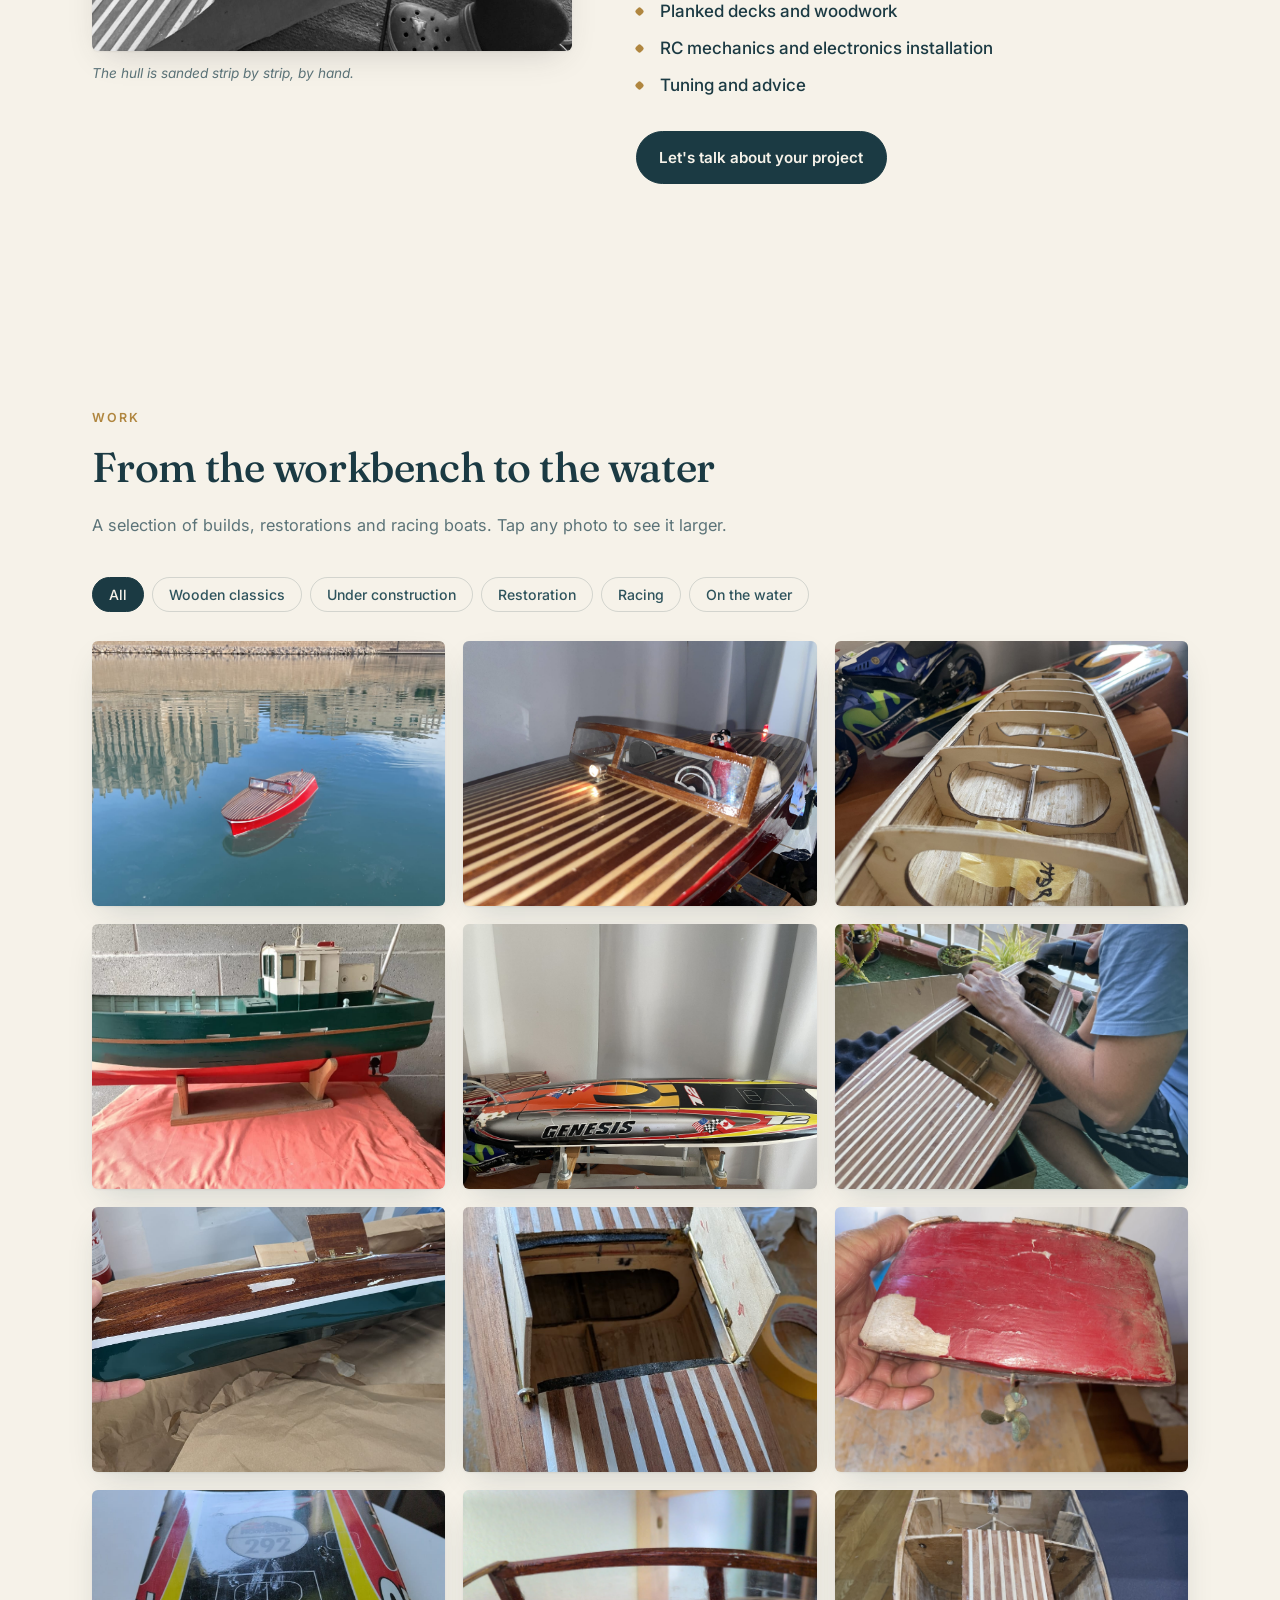
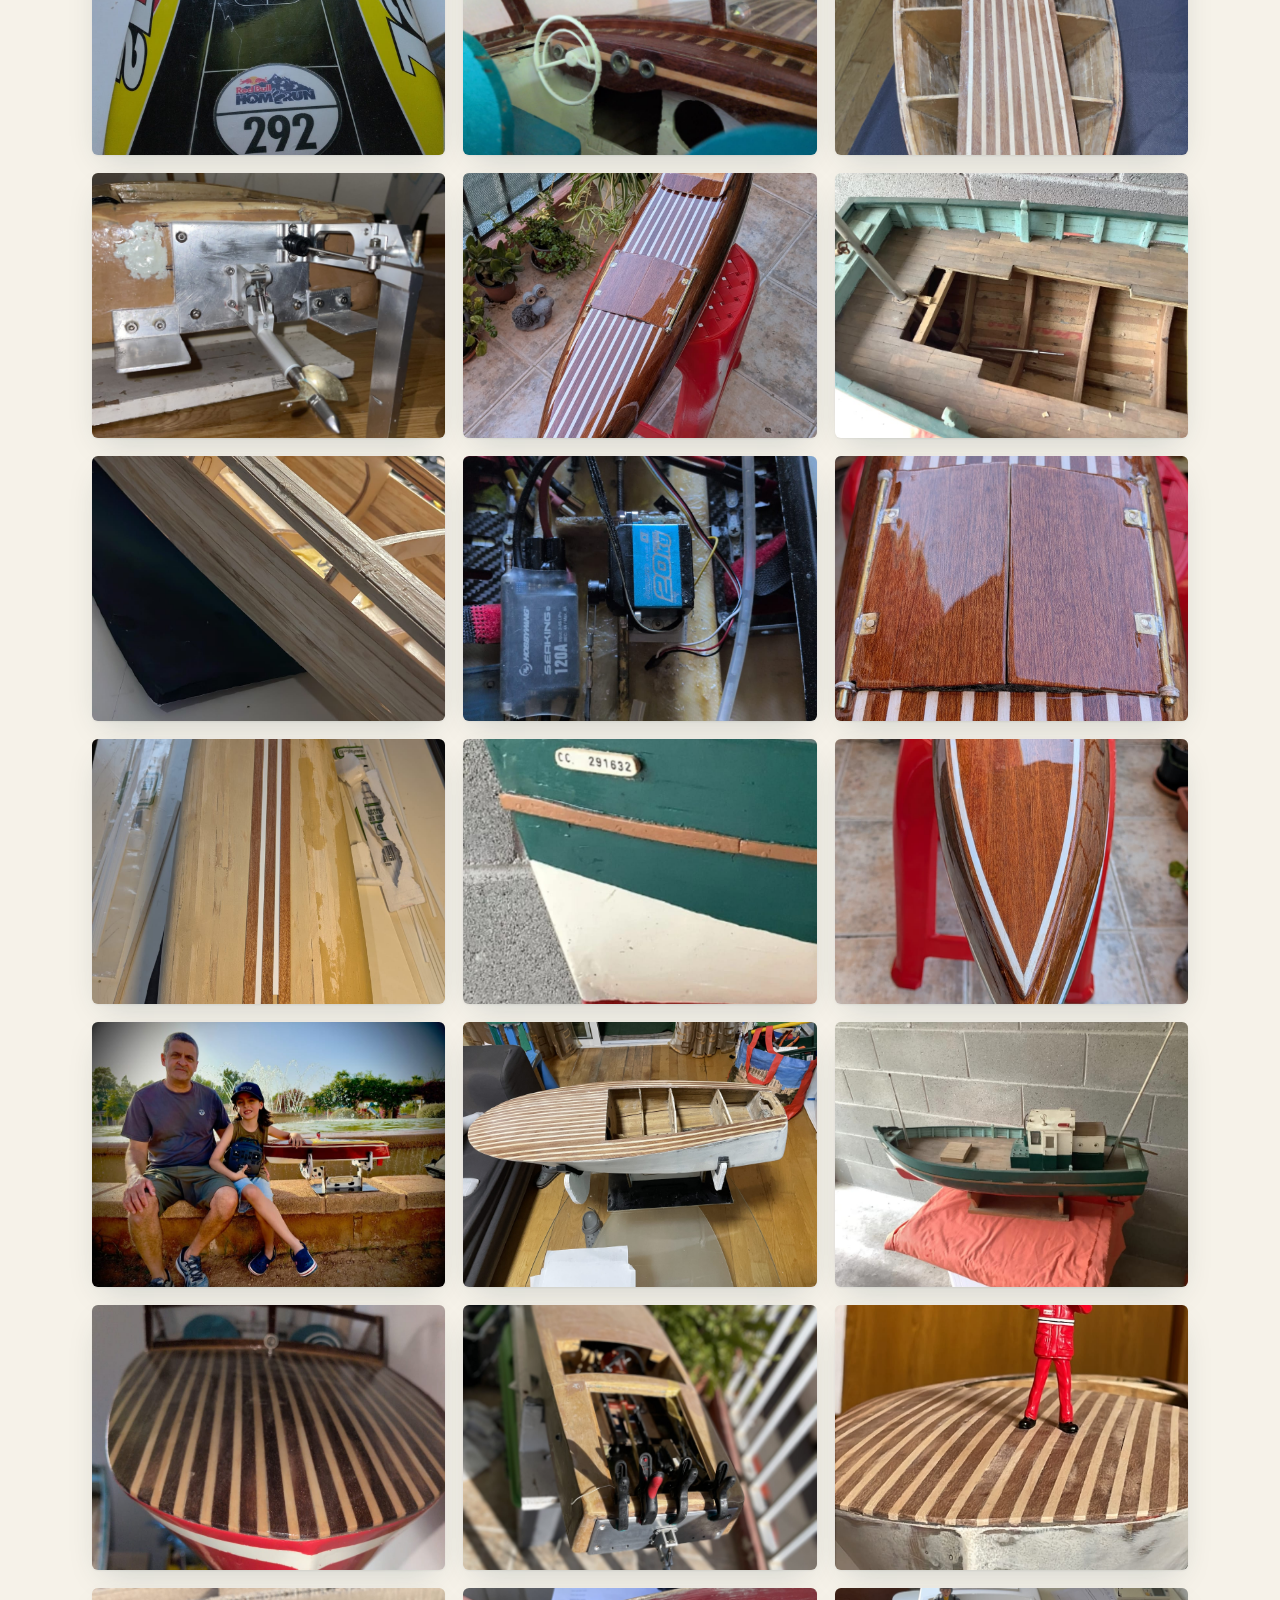
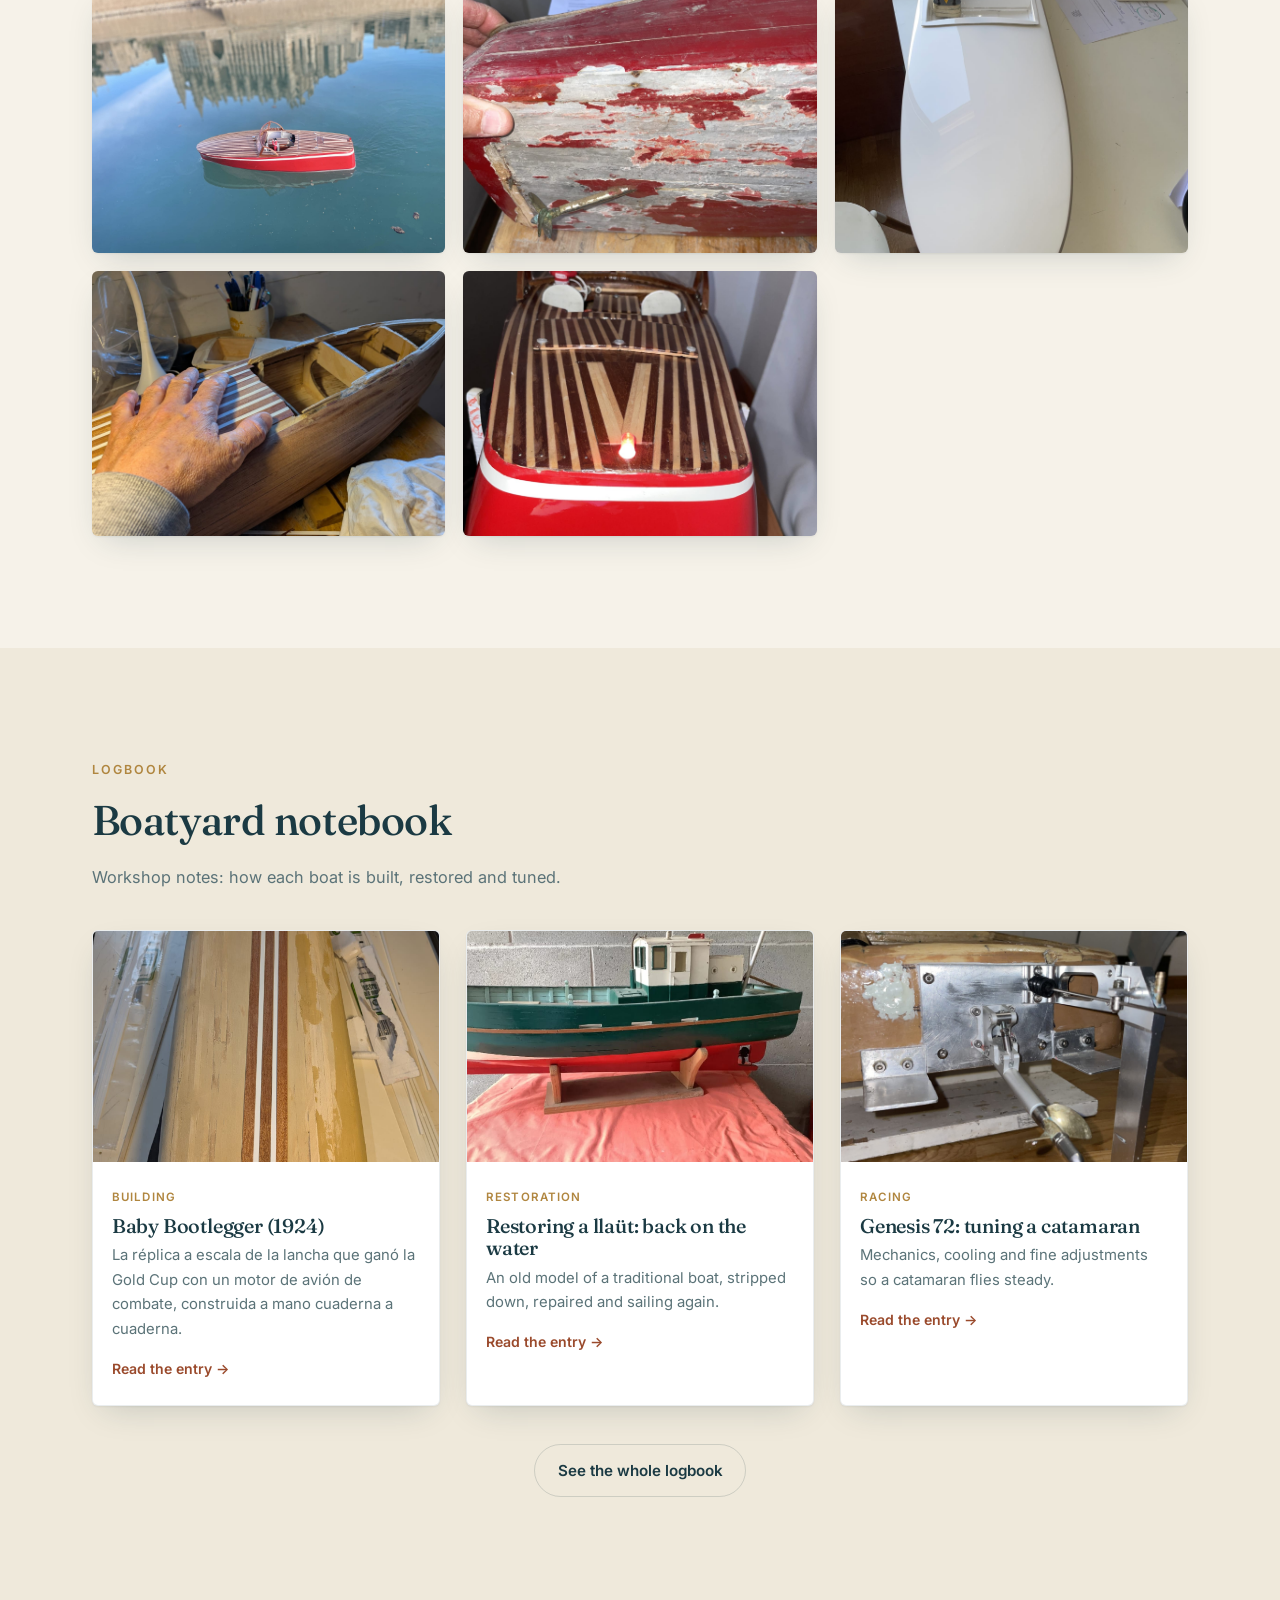
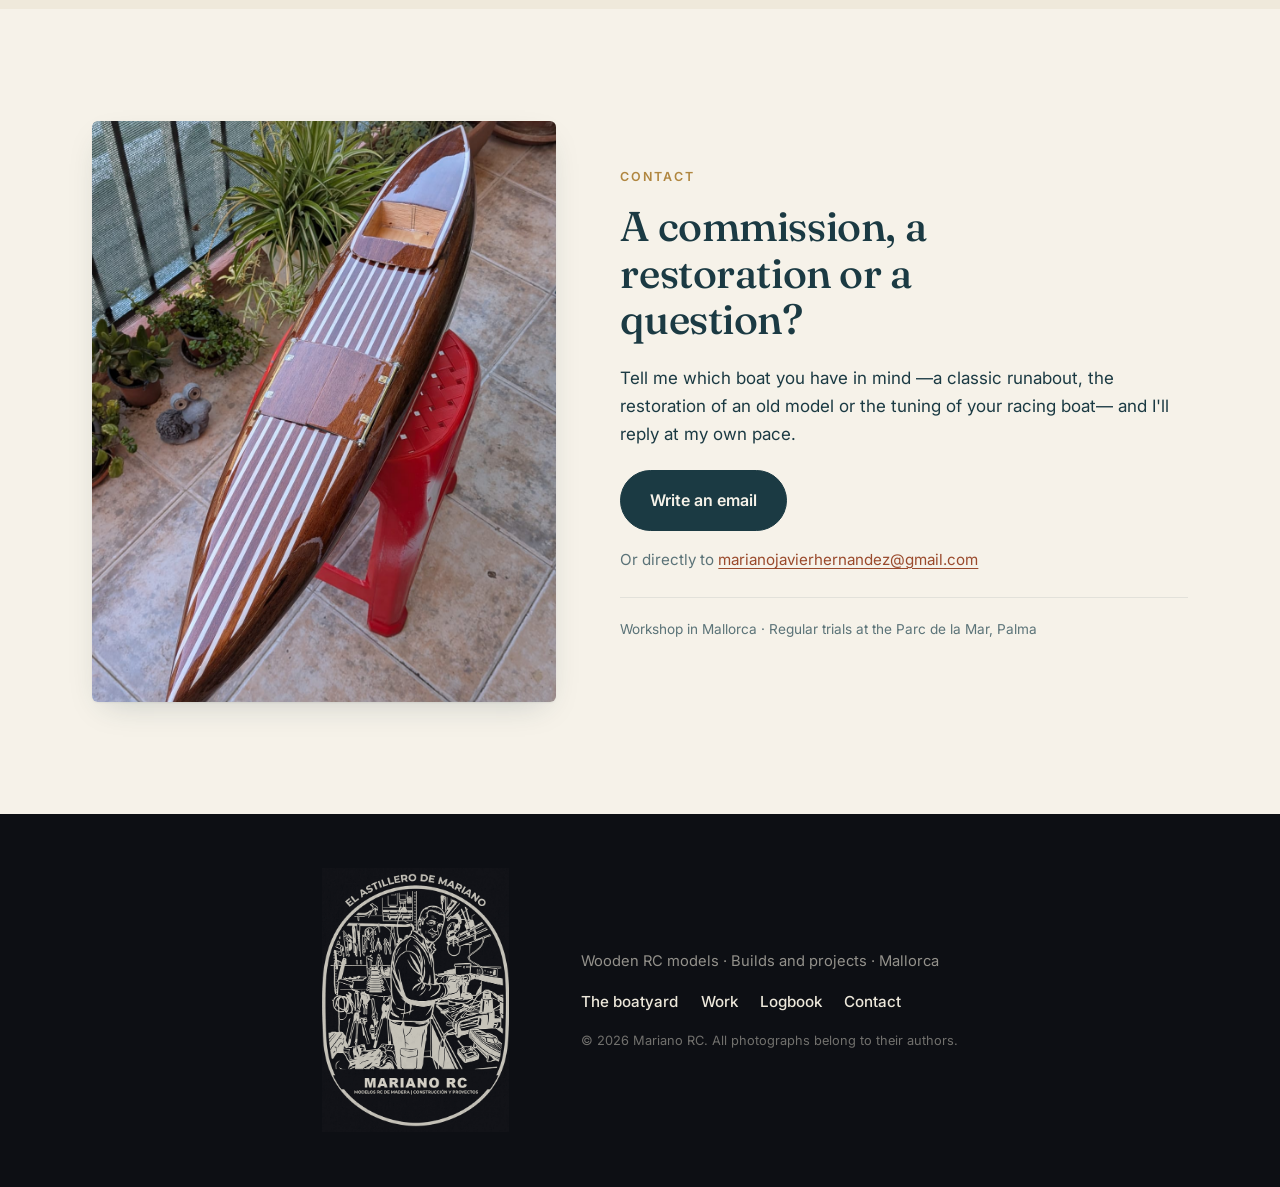
==== commit e33e3717: "Add files via upload" ====
--- a/index.html
+++ b/index.html
@@ -320,12 +320,12 @@
 
       <div class="posts">
         <article class="post-card">
-          <a href="bitacora.html#runabout-clasico">
-            <img src="img/construccion-vetas-central.jpg" loading="lazy" alt="Casco lijado con la línea central de la cubierta marcada">
+          <a href="bitacora.html#baby-bootlegger">
+            <img src="img/construccion-vetas-central.jpg" loading="lazy" alt="Casco lijado del Baby Bootlegger con la línea central de la cubierta marcada">
             <div class="post-body">
               <span class="tag">Construcción</span>
-              <h3>Runabout clásico: de las cuadernas a la caoba</h3>
-              <p>El proceso completo de una lancha de línea italiana, desde el kit de cuadernas hasta el barniz.</p>
+              <h3>Baby Bootlegger (1924)</h3>
+              <p>La réplica a escala de la lancha que ganó la Gold Cup con un motor de avión de combate, construida a mano cuaderna a cuaderna.</p>
               <span class="post-more">Leer la entrada →</span>
             </div>
           </a>
